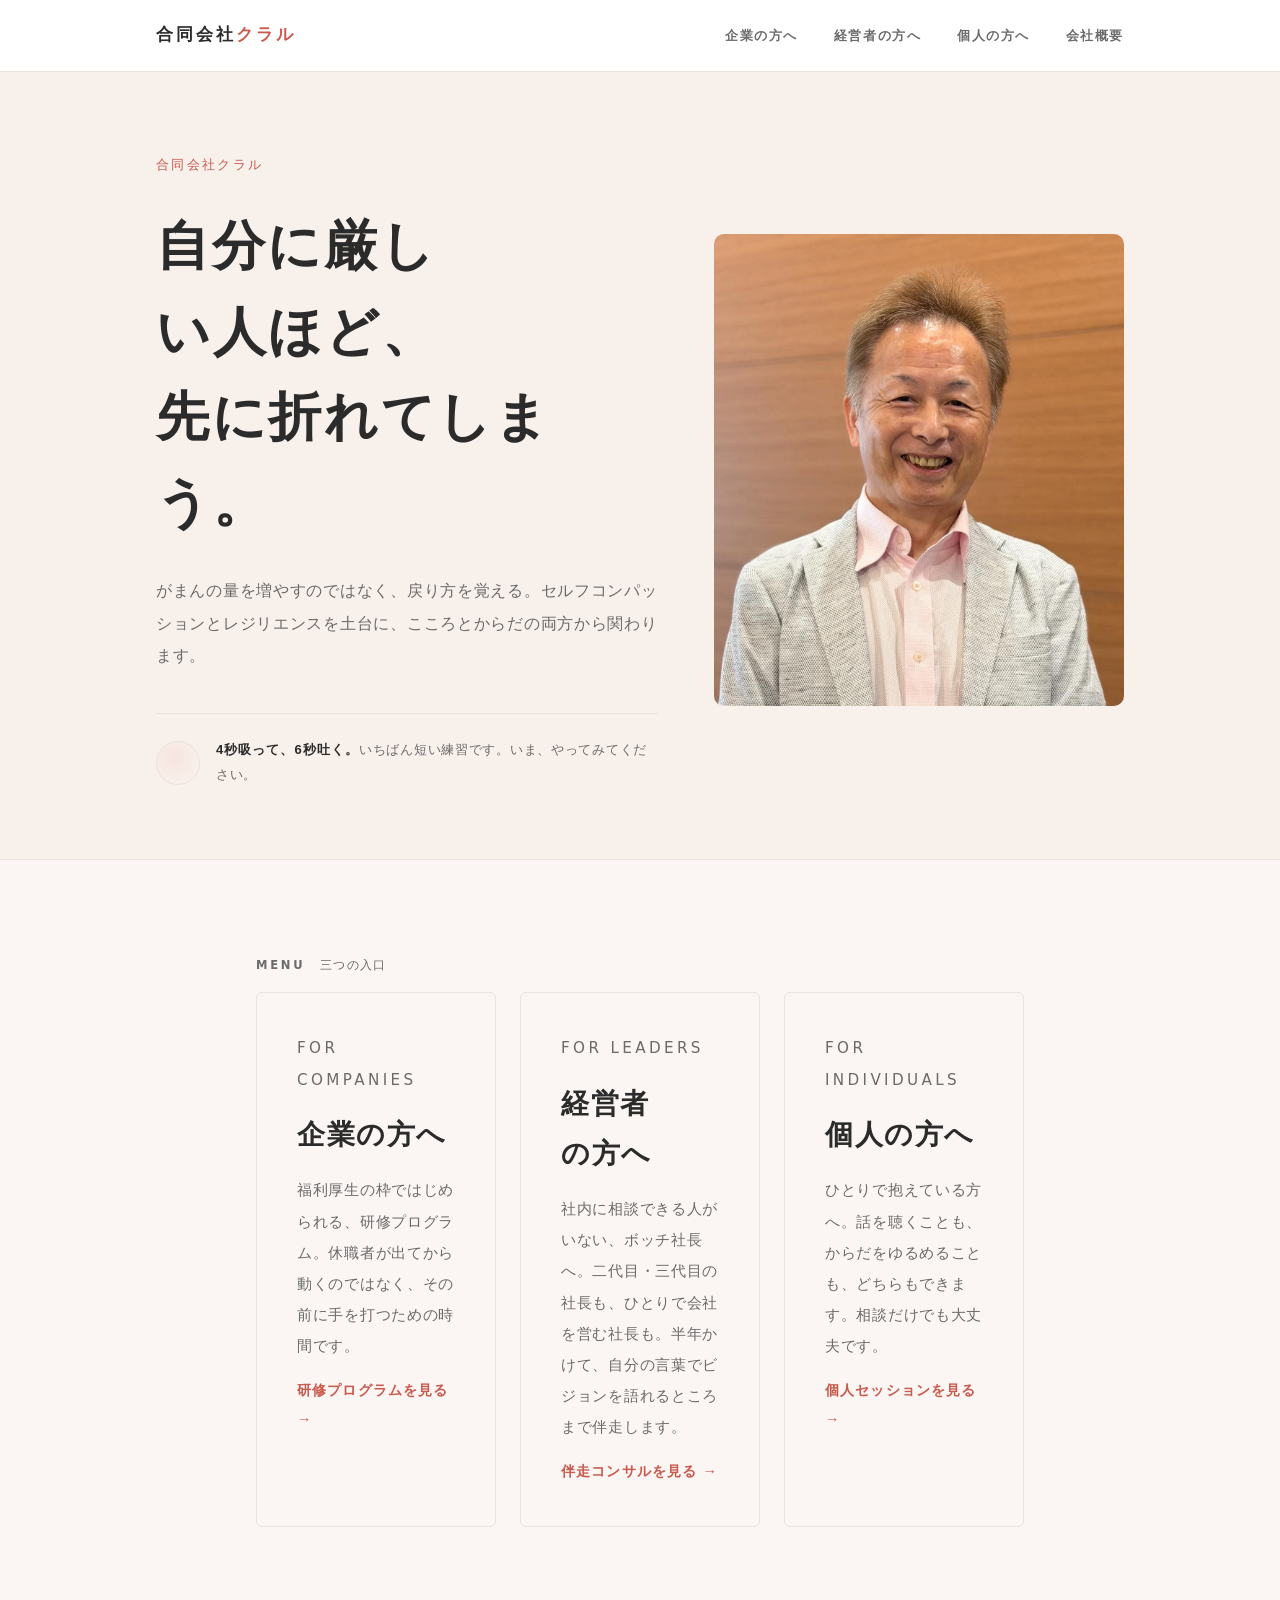
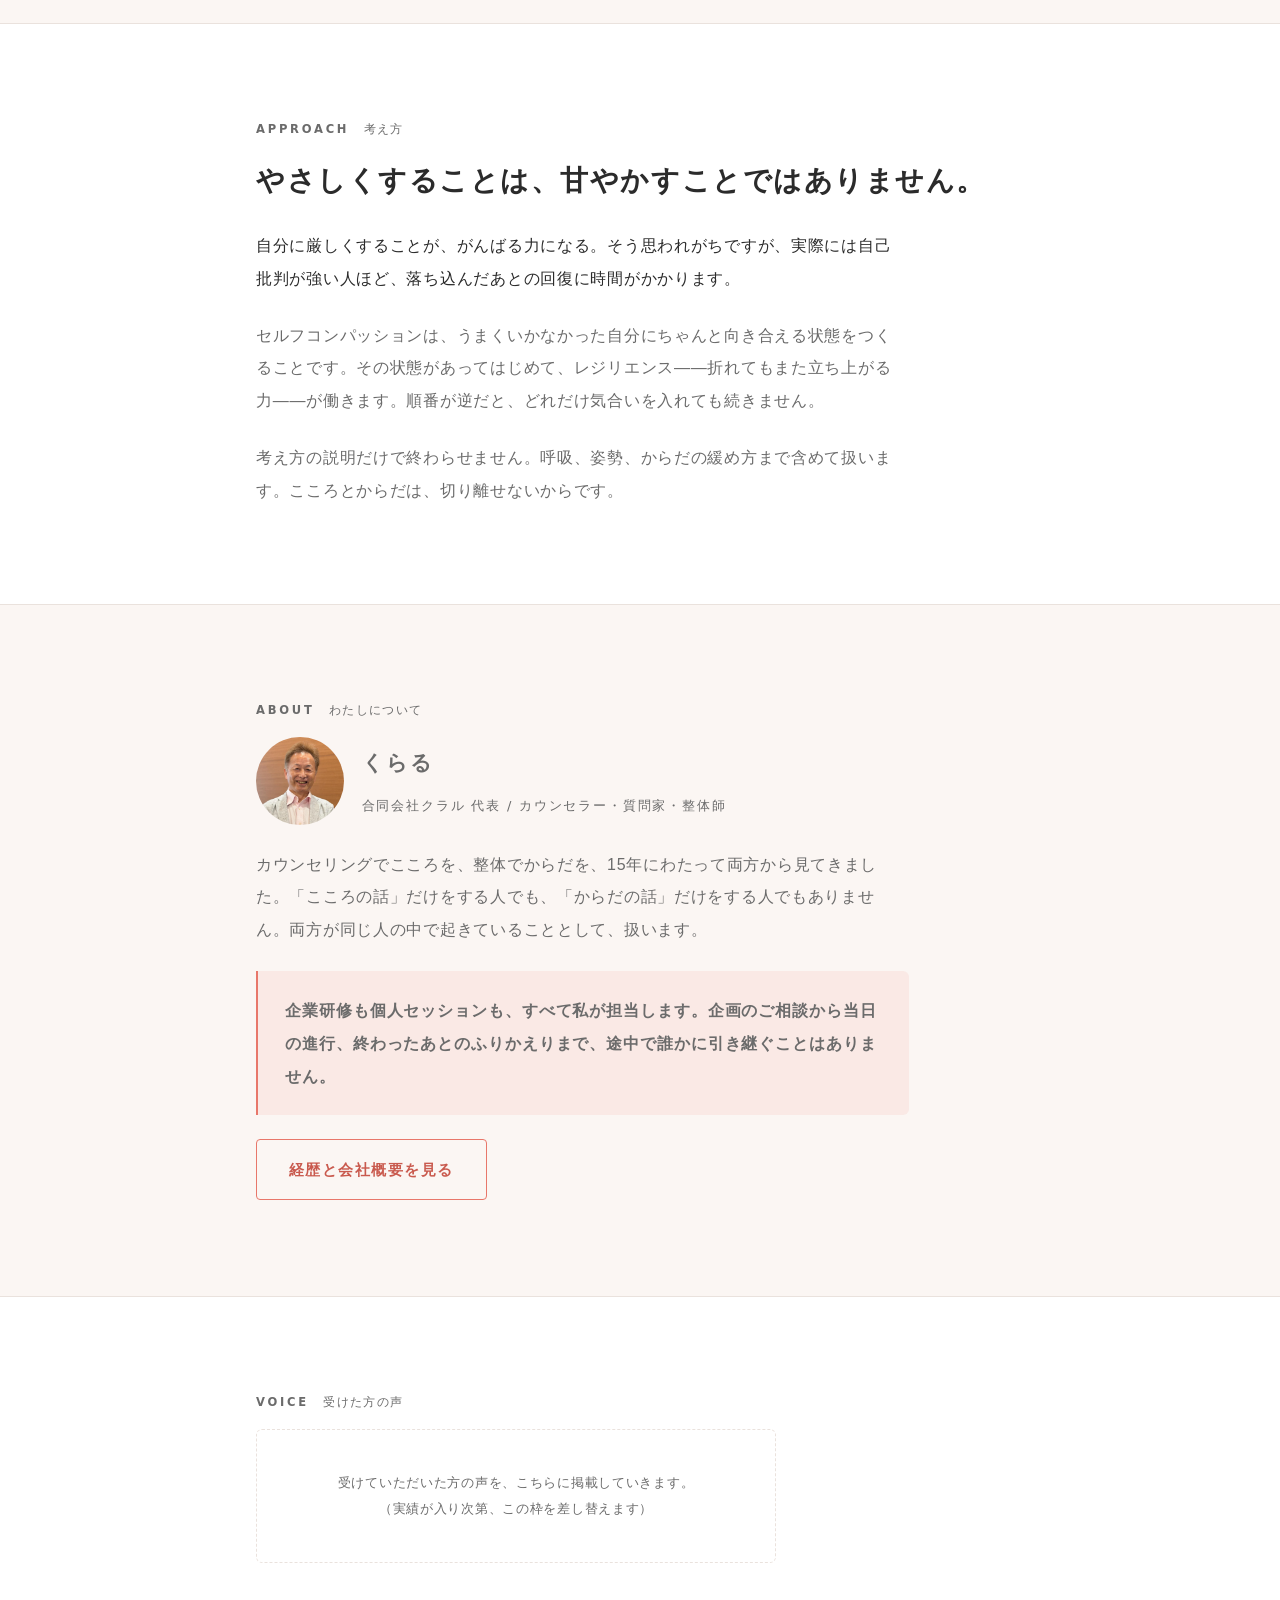
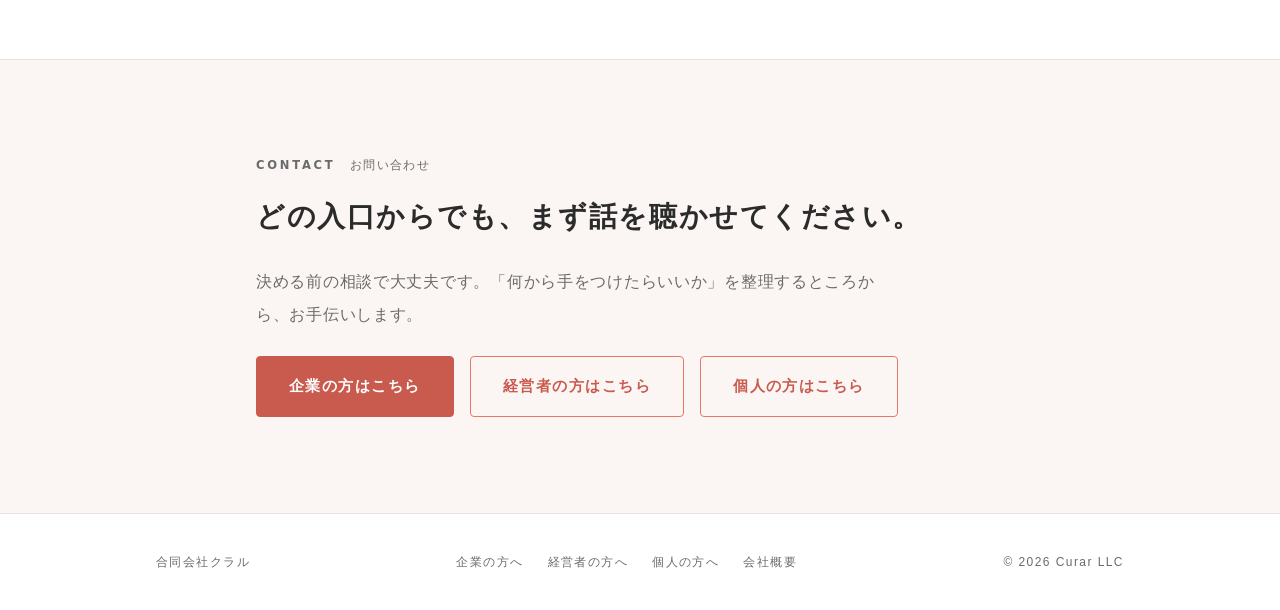
==== index.html @ bfbd5843 "ホームページ（5ページ）を公開 Co-Authored-By: Claude Opus 5.5 <noreply@anthropic.com>" ====
<!doctype html>
<html lang="ja">
<head>
<meta charset="UTF-8">
<meta name="viewport" content="width=device-width, initial-scale=1">
<title>合同会社クラル｜こころとからだの、両方から。</title>
<meta name="description" content="セルフコンパッションとレジリエンスを土台に、企業向けの研修プログラムと個人セッションを行っています。合同会社クラル。">
<link rel="stylesheet" href="style.css">
</head>
<body>

<header class="topbar">
  <div class="shell topbar-inner">
    <a class="brand" href="index.html">合同会社<span class="brand-mark">クラル</span></a>
    <nav class="topnav" aria-label="メインメニュー">
      <a href="program.html">企業の方へ</a>
      <a href="leader.html">経営者の方へ</a>
      <a href="session.html">個人の方へ</a>
      <a href="company.html">会社概要</a>
    </nav>
  </div>
</header>

<main>

  <!-- ===== ヒーロー（左：見出し／右：本人写真） ===== -->
  <div class="hero-band">
    <section class="shell hero">
      <div>
        <p class="eyebrow">合同会社クラル</p>
        <h1>自分に厳しい人ほど、<br>先に折れてしまう。</h1>
        <p class="hero-lead">がまんの量を増やすのではなく、戻り方を覚える。セルフコンパッションとレジリエンスを土台に、こころとからだの両方から関わります。</p>
        <p class="hero-breath">
          <span class="breath-circle" aria-hidden="true"></span>
          <span><strong>4秒吸って、6秒吐く。</strong>いちばん短い練習です。いま、やってみてください。</span>
        </p>
      </div>
      <figure class="hero-photo">
        <img src="images/profile.jpg" alt="合同会社クラル 代表 くらる" width="1144" height="1308">
      </figure>
    </section>
  </div>

  <!-- ===== 三つの入口 ===== -->
  <div class="band band-tint">
    <section class="shell sec">
      <p class="sec-label">Menu<span>三つの入口</span></p>
      <div class="sec-body">
        <div class="doors">
          <a class="door" href="program.html">
            <p class="door-label">For Companies</p>
            <h2>企業の方へ</h2>
            <p>福利厚生の枠ではじめられる、研修プログラム。休職者が出てから動くのではなく、その前に手を打つための時間です。</p>
            <span class="door-go">研修プログラムを見る</span>
          </a>
          <a class="door" href="leader.html">
            <p class="door-label">For Leaders</p>
            <h2>経営者の方へ</h2>
            <p>社内に相談できる人がいない、ボッチ社長へ。二代目・三代目の社長も、ひとりで会社を営む社長も。半年かけて、自分の言葉でビジョンを語れるところまで伴走します。</p>
            <span class="door-go">伴走コンサルを見る</span>
          </a>
          <a class="door" href="session.html">
            <p class="door-label">For Individuals</p>
            <h2>個人の方へ</h2>
            <p>ひとりで抱えている方へ。話を聴くことも、からだをゆるめることも、どちらもできます。相談だけでも大丈夫です。</p>
            <span class="door-go">個人セッションを見る</span>
          </a>
        </div>
      </div>
    </section>
  </div>

  <!-- ===== 考え方（企業・個人に共通） ===== -->
  <div class="band">
    <section class="shell sec">
      <p class="sec-label">Approach<span>考え方</span></p>
      <div class="sec-body">
        <h2>やさしくすることは、甘やかすことではありません。</h2>
        <p class="lead-ink">自分に厳しくすることが、がんばる力になる。そう思われがちですが、実際には自己批判が強い人ほど、落ち込んだあとの回復に時間がかかります。</p>
        <p>セルフコンパッションは、うまくいかなかった自分にちゃんと向き合える状態をつくることです。その状態があってはじめて、レジリエンス——折れてもまた立ち上がる力——が働きます。順番が逆だと、どれだけ気合いを入れても続きません。</p>
        <p>考え方の説明だけで終わらせません。呼吸、姿勢、からだの緩め方まで含めて扱います。こころとからだは、切り離せないからです。</p>
      </div>
    </section>
  </div>

  <!-- ===== 講師 ===== -->
  <div class="band band-tint" id="about">
    <section class="shell sec">
      <p class="sec-label">About<span>わたしについて</span></p>
      <div class="sec-body">
        <div class="about-head">
          <img class="about-photo" src="images/profile.jpg" alt="" width="96" height="96">
          <div>
            <p class="about-name">くらる</p>
            <p class="about-role">合同会社クラル 代表 / カウンセラー・質問家・整体師</p>
          </div>
        </div>
        <p>カウンセリングでこころを、整体でからだを、15年にわたって両方から見てきました。「こころの話」だけをする人でも、「からだの話」だけをする人でもありません。両方が同じ人の中で起きていることとして、扱います。</p>
        <p class="pull">企業研修も個人セッションも、すべて私が担当します。企画のご相談から当日の進行、終わったあとのふりかえりまで、途中で誰かに引き継ぐことはありません。</p>
        <div class="cta-row">
          <a class="btn btn-line" href="company.html">経歴と会社概要を見る</a>
        </div>
      </div>
    </section>
  </div>

  <!-- ===== 声（実績が入ったら差し替え） ===== -->
  <div class="band" id="voice">
    <section class="shell sec">
      <p class="sec-label">Voice<span>受けた方の声</span></p>
      <div class="sec-body">
        <div class="voice-slot">
          受けていただいた方の声を、こちらに掲載していきます。<br>
          （実績が入り次第、この枠を差し替えます）
        </div>
      </div>
    </section>
  </div>

  <!-- ===== 入口へ戻す ===== -->
  <div class="band band-tint" id="contact">
    <section class="shell sec">
      <p class="sec-label">Contact<span>お問い合わせ</span></p>
      <div class="sec-body">
        <h2>どの入口からでも、まず話を聴かせてください。</h2>
        <p>決める前の相談で大丈夫です。「何から手をつけたらいいか」を整理するところから、お手伝いします。</p>
        <div class="cta-row">
          <a class="btn btn-solid" href="program.html#contact">企業の方はこちら</a>
          <a class="btn btn-line" href="leader.html#contact">経営者の方はこちら</a>
          <a class="btn btn-line" href="session.html#contact">個人の方はこちら</a>
        </div>
      </div>
    </section>
  </div>

</main>

<footer class="foot">
  <div class="shell foot-inner">
    <span>合同会社クラル</span>
    <nav class="foot-nav" aria-label="フッターメニュー">
      <a href="program.html">企業の方へ</a>
      <a href="leader.html">経営者の方へ</a>
      <a href="session.html">個人の方へ</a>
      <a href="company.html">会社概要</a>
    </nav>
    <span>© 2026 Curar LLC</span>
  </div>
</footer>

</body>
</html>
---- style.css ----
@charset "UTF-8";

/* ============================================================
   合同会社クラル コーポレートサイト
   WordPress移植時は、このファイルの中身をテーマの style.css へ
   ============================================================ */

/* ---------- デザイントークン ---------- */

:root {
  --ground: #FFFFFF;
  --surface: #FBF6F3;
  --ink: #2B2B2B;
  --ink-soft: #6B6B6B;
  --rule: #EAE2DD;
  --accent: #E8776A;
  --accent-ink: #C95A4E;
  --accent-wash: rgba(232, 119, 106, 0.10);
  --btn-bg: #C95A4E;
  --btn-bg-hover: #B04A3F;
  --btn-fg: #FFFFFF;
  --todo-bg: rgba(232, 119, 106, 0.16);
  --hero-bg: #F8F0EB;

  --font-display: "Hiragino Sans", "Hiragino Kaku Gothic ProN", "Yu Gothic UI", "Yu Gothic", Meiryo, sans-serif;
  --font-body: "Hiragino Sans", "Hiragino Kaku Gothic ProN", "Yu Gothic UI", "Yu Gothic", Meiryo, sans-serif;
  --font-util: ui-sans-serif, system-ui, "Segoe UI", "Helvetica Neue", sans-serif;

  --step-display: clamp(1.95rem, 1.1rem + 3.4vw, 3.3rem);
  --step-pagehead: clamp(1.65rem, 1.1rem + 2.2vw, 2.5rem);
  --step-h2: clamp(1.3rem, 1.05rem + 1.1vw, 1.75rem);
  --step-h3: 1.1rem;
  --step-body: 1rem;
  --step-small: 0.8125rem;

  --col: 1080px;
  --measure: 40em;
}

@media (prefers-color-scheme: dark) {
  :root {
    --ground: #1C1917;
  --surface: #26211E;
  --ink: #ECE6E2;
  --ink-soft: #A39A94;
  --rule: #3A322D;
  --accent: #F08A7C;
  --accent-ink: #F5A396;
  --accent-wash: rgba(240, 138, 124, 0.14);
  --btn-bg: #F08A7C;
  --btn-bg-hover: #F5A396;
  --btn-fg: #1C1917;
  --todo-bg: rgba(240, 138, 124, 0.22);
  --hero-bg: #26211E;
  }
}

:root[data-theme="dark"] {
  --ground: #1C1917;
  --surface: #26211E;
  --ink: #ECE6E2;
  --ink-soft: #A39A94;
  --rule: #3A322D;
  --accent: #F08A7C;
  --accent-ink: #F5A396;
  --accent-wash: rgba(240, 138, 124, 0.14);
  --btn-bg: #F08A7C;
  --btn-bg-hover: #F5A396;
  --btn-fg: #1C1917;
  --todo-bg: rgba(240, 138, 124, 0.22);
  --hero-bg: #26211E;
}

:root[data-theme="light"] {
  --ground: #FFFFFF;
  --surface: #FBF6F3;
  --ink: #2B2B2B;
  --ink-soft: #6B6B6B;
  --rule: #EAE2DD;
  --accent: #E8776A;
  --accent-ink: #C95A4E;
  --accent-wash: rgba(232, 119, 106, 0.10);
  --btn-bg: #C95A4E;
  --btn-bg-hover: #B04A3F;
  --btn-fg: #FFFFFF;
  --todo-bg: rgba(232, 119, 106, 0.16);
  --hero-bg: #F8F0EB;
}

/* ---------- ベース ---------- */

* { box-sizing: border-box; }

body {
  margin: 0;
  background: var(--ground);
  color: var(--ink);
  font-family: var(--font-body);
  font-size: var(--step-body);
  font-weight: 400;
  line-height: 2.05;
  letter-spacing: 0.045em;
  -webkit-font-smoothing: antialiased;
}

a { color: inherit; }

a:focus-visible,
button:focus-visible {
  outline: 2px solid var(--accent);
  outline-offset: 3px;
  border-radius: 3px;
}

img { max-width: 100%; height: auto; display: block; }

.shell {
  max-width: var(--col);
  margin-inline: auto;
  padding-inline: clamp(1.25rem, 5vw, 3.5rem);
}

/* 未確定の情報。内容が入ったら削除する */
.todo {
  background: var(--todo-bg);
  color: var(--accent-ink);
  font-family: var(--font-util);
  font-size: 0.82em;
  letter-spacing: 0.08em;
  padding: 0.1em 0.5em;
  border-radius: 3px;
  white-space: nowrap;
}

/* ---------- ヘッダー ---------- */

.topbar {
  position: sticky;
  top: 0;
  z-index: 10;
  background: color-mix(in srgb, var(--ground) 88%, transparent);
  backdrop-filter: blur(10px);
  border-bottom: 1px solid var(--rule);
}

.topbar-inner {
  display: flex;
  align-items: baseline;
  justify-content: space-between;
  gap: 2rem;
  padding-block: 1.1rem;
}

.brand {
  font-family: var(--font-display);
  font-size: 1.05rem;
  font-weight: 700;
  letter-spacing: 0.18em;
  text-decoration: none;
  white-space: nowrap;
}

.brand-mark { color: var(--accent-ink); }

.topnav {
  display: flex;
  gap: clamp(1rem, 3vw, 2.25rem);
  font-family: var(--font-display);
  font-size: 0.8rem;
  font-weight: 700;
  letter-spacing: 0.12em;
}

.topnav a {
  text-decoration: none;
  color: var(--ink-soft);
  padding-bottom: 0.25rem;
  border-bottom: 1px solid transparent;
  transition: color 0.2s, border-color 0.2s;
}

.topnav a:hover { color: var(--ink); border-bottom-color: var(--accent); }

.topnav a[aria-current="page"] {
  color: var(--ink);
  border-bottom-color: var(--accent);
}

@media (max-width: 620px) {
  .topnav { gap: 1rem; font-size: 0.74rem; letter-spacing: 0.06em; }
  .topbar-inner { flex-direction: column; align-items: flex-start; gap: 0.85rem; }
}

/* ---------- 三つの入口（企業の方へ / 経営者の方へ / 個人の方へ） ---------- */

.doors {
  display: grid;
  grid-template-columns: 1fr;
  gap: 1.25rem;
}

@media (min-width: 960px) {
  .doors { grid-template-columns: repeat(3, minmax(0, 1fr)); gap: 1.5rem; }
}

.door {
  display: grid;
  gap: 0.9rem;
  align-content: start;
  padding: clamp(1.75rem, 4vw, 2.5rem);
  background: var(--surface);
  border: 1px solid var(--rule);
  border-radius: 6px;
  text-decoration: none;
  transition: border-color 0.2s, background-color 0.2s;
}

.door:hover { border-color: var(--accent); background: var(--accent-wash); }

.door-label {
  font-family: var(--font-util);
  font-size: 0.68rem;
  letter-spacing: 0.22em;
  text-transform: uppercase;
  color: var(--accent-ink);
  margin: 0;
}

.door h2 {
  font-family: var(--font-display);
  font-size: 1.22rem;
  font-weight: 700;
  letter-spacing: 0.07em;
  line-height: 1.72;
  margin: 0;
}

.door p { margin: 0; color: var(--ink-soft); font-size: 0.95rem; }

.door-go {
  font-family: var(--font-display);
  font-weight: 700;
  font-size: 0.9rem;
  letter-spacing: 0.08em;
  color: var(--accent-ink);
}

.door-go::after { content: " →"; }

/* ---------- よくある質問 ---------- */

.faq { border-top: 1px solid var(--rule); }

.faq details { border-bottom: 1px solid var(--rule); }

.faq summary {
  cursor: pointer;
  padding-block: 1.15rem;
  padding-right: 2rem;
  position: relative;
  list-style: none;
  font-family: var(--font-display);
  font-size: 1rem;
  font-weight: 700;
  letter-spacing: 0.06em;
  line-height: 1.85;
}

.faq summary::-webkit-details-marker { display: none; }

.faq summary::after {
  content: "+";
  position: absolute;
  right: 0.25rem;
  top: 1.15rem;
  font-family: var(--font-util);
  color: var(--accent-ink);
}

.faq details[open] summary::after { content: "−"; }

.faq details p {
  margin: 0 0 1.3rem;
  color: var(--ink-soft);
  font-size: 0.95rem;
  max-width: var(--measure);
}

/* ---------- トップページのヒーロー ---------- */

.hero-band { background: var(--hero-bg); }

.hero {
  display: grid;
  grid-template-columns: 1fr;
  gap: clamp(2rem, 5vw, 3.5rem);
  align-items: center;
  padding-block: clamp(2.5rem, 7vw, 5rem) clamp(2.5rem, 6vw, 4.5rem);
}

@media (min-width: 900px) {
  .hero { grid-template-columns: minmax(0, 1.1fr) minmax(0, 0.9fr); }
}

/* 本人写真：角を少し丸めて、木目の背景ごと見せる */
.hero-photo {
  margin: 0;
  border-radius: 10px;
  overflow: hidden;
  aspect-ratio: 4 / 4.6;
  max-height: 560px;
  justify-self: center;
  width: min(100%, 460px);
}

.hero-photo img {
  width: 100%;
  height: 100%;
  object-fit: cover;
  object-position: 50% 20%;
}

/* ヒーロー下の「呼吸」ひとこと */
.hero-breath {
  display: flex;
  align-items: center;
  gap: 1rem;
  margin: 0;
  padding-top: 1.5rem;
  border-top: 1px solid var(--rule);
  font-size: var(--step-small);
  color: var(--ink-soft);
  line-height: 1.9;
}

.hero-breath strong {
  font-family: var(--font-display);
  font-weight: 700;
  color: var(--ink);
  letter-spacing: 0.08em;
}

.hero-breath .breath-circle {
  flex: none;
  width: 44px;
}

.eyebrow {
  font-family: var(--font-util);
  font-size: var(--step-small);
  letter-spacing: 0.18em;
  color: var(--accent-ink);
  margin: 0 0 1.5rem;
}

.hero h1 {
  font-family: var(--font-display);
  font-size: var(--step-display);
  font-weight: 700;
  line-height: 1.62;
  letter-spacing: 0.05em;
  text-wrap: balance;
  margin: 0 0 1.85rem;
}

.hero-lead {
  color: var(--ink-soft);
  max-width: var(--measure);
  margin: 0 0 2.5rem;
}

/* ---------- 下層ページのヘッダー ---------- */

.pagehead {
  padding-block: clamp(2.75rem, 7vw, 5rem) clamp(2.25rem, 5vw, 3.5rem);
}

.pagehead h1 {
  font-family: var(--font-display);
  font-size: var(--step-pagehead);
  font-weight: 700;
  line-height: 1.65;
  letter-spacing: 0.06em;
  text-wrap: balance;
  margin: 0 0 1.25rem;
}

.pagehead p {
  color: var(--ink-soft);
  max-width: var(--measure);
  margin: 0;
}

/* ---------- ボタン ---------- */

.cta-row { display: flex; flex-wrap: wrap; gap: 1rem; }

.btn {
  display: inline-block;
  font-family: var(--font-display);
  font-size: 0.92rem;
  font-weight: 700;
  letter-spacing: 0.1em;
  text-decoration: none;
  padding: 0.9rem 2rem;
  border: 1px solid var(--btn-bg);
  border-radius: 4px;
  transition: background-color 0.2s, color 0.2s, border-color 0.2s;
}

.btn-solid { background: var(--btn-bg); color: var(--btn-fg); }
.btn-solid:hover { background: var(--btn-bg-hover); border-color: var(--btn-bg-hover); }

.btn-line { color: var(--accent-ink); border-color: var(--accent); }
.btn-line:hover { background: var(--accent-wash); }

/* ---------- 呼吸の円（4秒吸って、6秒吐く） ---------- */

.breath { display: grid; justify-items: center; gap: 1.5rem; }

.breath-circle {
  width: clamp(150px, 26vw, 240px);
  border-color: var(--accent);
  aspect-ratio: 1;
  border-radius: 50%;
  background: radial-gradient(circle at 42% 38%, var(--accent-wash), transparent 72%);
  border: 1px solid var(--rule);
  animation: breathe 10s ease-in-out infinite;
}

@keyframes breathe {
  0%   { transform: scale(0.84); }
  40%  { transform: scale(1); }
  100% { transform: scale(0.84); }
}

.breath-caption {
  text-align: center;
  font-size: var(--step-small);
  line-height: 1.9;
  color: var(--ink-soft);
  margin: 0;
}

.breath-caption strong {
  display: block;
  font-family: var(--font-display);
  font-size: 0.98rem;
  font-weight: 700;
  color: var(--ink);
  letter-spacing: 0.1em;
  margin-bottom: 0.35rem;
}

@media (prefers-reduced-motion: reduce) {
  .breath-circle { animation: none; transform: scale(0.94); }
}

/* ---------- セクション ---------- */

.band { border-top: 1px solid var(--rule); }
.band-tint { background: var(--surface); }

.sec {
  display: grid;
  grid-template-columns: 1fr;
  gap: 1.1rem;
  padding-block: clamp(3.25rem, 8vw, 6rem);
  max-width: calc(var(--measure) + 2 * clamp(1.25rem, 5vw, 3.5rem) + 8rem);
}

/* 英字ラベル（Lay風）：見出しの真上に小さくアクセント色で */
.sec-label {
  font-family: var(--font-util);
  font-size: 0.72rem;
  font-weight: 700;
  letter-spacing: 0.24em;
  text-transform: uppercase;
  color: var(--accent);
  line-height: 1.6;
  margin: 0;
}

/* 日本語の補足はラベルの横に薄く */
.sec-label span {
  margin-left: 0.9rem;
  font-family: var(--font-display);
  font-size: 0.72rem;
  font-weight: 400;
  letter-spacing: 0.12em;
  text-transform: none;
  color: var(--ink-soft);
}

.sec-body > * { margin: 0; }
.sec-body > * + * { margin-top: 1.5rem; }

.sec h2 {
  font-family: var(--font-display);
  font-size: var(--step-h2);
  font-weight: 700;
  line-height: 1.78;
  letter-spacing: 0.055em;
  text-wrap: balance;
}

.sec p { max-width: var(--measure); color: var(--ink-soft); }
.sec p.lead-ink { color: var(--ink); }

/* ---------- 課題リスト ---------- */

.issues { list-style: none; border-top: 1px solid var(--rule); padding: 0; }

.issues li {
  border-bottom: 1px solid var(--rule);
  padding-block: 1.2rem;
  padding-left: 1.85rem;
  position: relative;
  font-family: var(--font-display);
  font-size: 1.02rem;
  font-weight: 700;
  letter-spacing: 0.06em;
  line-height: 1.9;
}

.issues li::before {
  content: "";
  position: absolute;
  left: 0.2rem;
  top: 2rem;
  width: 6px;
  height: 6px;
  border-radius: 50%;
  background: var(--accent);
}

/* ---------- 講座の一覧（トップページ） ---------- */

.prog { border-top: 1px solid var(--rule); }

.prog-item {
  border-bottom: 1px solid var(--rule);
  padding-block: 1.9rem;
  display: grid;
  gap: 0.85rem;
}

.prog-item h3 {
  font-family: var(--font-display);
  font-size: var(--step-h3);
  font-weight: 700;
  letter-spacing: 0.07em;
  line-height: 1.75;
  margin: 0;
}

.prog-meta {
  display: flex;
  flex-wrap: wrap;
  gap: 0.6rem 1.4rem;
  font-family: var(--font-util);
  font-size: 0.73rem;
  letter-spacing: 0.12em;
  color: var(--ink-soft);
  font-variant-numeric: tabular-nums;
  margin: 0;
}

.prog-meta span { white-space: nowrap; }
.prog-item p { margin: 0; color: var(--ink-soft); }

/* ---------- 講座の詳細（講座ページ） ---------- */

.course {
  border-top: 1px solid var(--rule);
  padding-block: clamp(2.5rem, 6vw, 3.75rem);
}

.course h2 {
  font-family: var(--font-display);
  font-size: var(--step-h2);
  font-weight: 700;
  line-height: 1.7;
  letter-spacing: 0.06em;
  margin: 0 0 0.75rem;
}

.course-sub {
  color: var(--ink-soft);
  max-width: var(--measure);
  margin: 0 0 2rem;
}

.course-grid {
  display: grid;
  grid-template-columns: 1fr;
  gap: 2.25rem;
}

@media (min-width: 860px) {
  .course-grid { grid-template-columns: minmax(0, 1.4fr) minmax(0, 0.85fr); gap: clamp(2rem, 5vw, 3.5rem); }
}

.course-block + .course-block { margin-top: 1.9rem; }

.course-block h3 {
  font-family: var(--font-util);
  font-size: 0.68rem;
  letter-spacing: 0.22em;
  text-transform: uppercase;
  color: var(--accent-ink);
  margin: 0 0 0.8rem;
}

.course-block p { margin: 0; color: var(--ink-soft); max-width: var(--measure); }

.steps { list-style: none; margin: 0; padding: 0; counter-reset: cue; }

.steps li {
  counter-increment: cue;
  display: grid;
  grid-template-columns: 3.5rem minmax(0, 1fr);
  gap: 0.9rem;
  padding-block: 0.65rem;
  border-bottom: 1px solid var(--rule);
  color: var(--ink-soft);
  font-size: 0.95rem;
  line-height: 1.9;
}

.steps li::before {
  content: attr(data-time);
  font-family: var(--font-util);
  font-size: 0.72rem;
  letter-spacing: 0.1em;
  color: var(--accent-ink);
  font-variant-numeric: tabular-nums;
}

/* 講座の仕様カード */

.spec-card {
  background: var(--surface);
  border: 1px solid var(--rule);
  border-radius: 6px;
  padding: 1.6rem 1.5rem;
  align-self: start;
}

.spec-card dl {
  margin: 0;
  display: grid;
  grid-template-columns: auto minmax(0, 1fr);
  gap: 0.7rem 1.1rem;
  font-size: 0.9rem;
}

.spec-card dt {
  font-family: var(--font-util);
  font-size: 0.7rem;
  letter-spacing: 0.14em;
  text-transform: uppercase;
  color: var(--ink-soft);
  padding-top: 0.35rem;
}

.spec-card dd {
  margin: 0;
  font-family: var(--font-display);
  font-weight: 700;
  letter-spacing: 0.05em;
  font-variant-numeric: tabular-nums;
}

.price {
  margin-top: 1.4rem;
  padding-top: 1.3rem;
  border-top: 1px solid var(--rule);
}

.price-label {
  font-family: var(--font-util);
  font-size: 0.7rem;
  letter-spacing: 0.14em;
  text-transform: uppercase;
  color: var(--ink-soft);
  margin: 0 0 0.4rem;
}

.price-figure {
  font-family: var(--font-display);
  font-size: 1.3rem;
  font-weight: 700;
  letter-spacing: 0.05em;
  color: var(--accent-ink);
  font-variant-numeric: tabular-nums;
  margin: 0;
}

.price-note {
  font-size: var(--step-small);
  color: var(--ink-soft);
  line-height: 1.85;
  margin: 0.5rem 0 0;
}

/* ---------- 会社概要のテーブル ---------- */

.table-scroll { overflow-x: auto; }

.spec-table {
  width: 100%;
  border-collapse: collapse;
  border-top: 1px solid var(--rule);
  font-size: 0.95rem;
}

.spec-table th,
.spec-table td {
  border-bottom: 1px solid var(--rule);
  padding: 1.1rem 0.5rem 1.1rem 0;
  text-align: left;
  vertical-align: top;
  line-height: 1.95;
}

.spec-table th {
  width: 11rem;
  font-family: var(--font-util);
  font-size: 0.72rem;
  font-weight: 400;
  letter-spacing: 0.14em;
  text-transform: uppercase;
  color: var(--ink-soft);
  white-space: nowrap;
  padding-top: 1.35rem;
}

.spec-table td { color: var(--ink); font-variant-numeric: tabular-nums; }

/* ---------- プロフィール ---------- */

.profile {
  display: grid;
  grid-template-columns: 1fr;
  gap: 2rem;
}

@media (min-width: 760px) {
  .profile { grid-template-columns: 220px minmax(0, 1fr); gap: clamp(2rem, 5vw, 3.25rem); }
}

/* 代表の写真（会社概要） */
.portrait-photo {
  width: 100%;
  max-width: 300px;
  aspect-ratio: 3 / 4;
  object-fit: cover;
  object-position: 50% 20%;
  border-radius: 6px;
}

.portrait {
  aspect-ratio: 3 / 4;
  background: var(--surface);
  border: 1px dashed var(--rule);
  border-radius: 6px;
  display: grid;
  place-items: center;
  text-align: center;
  padding: 1rem;
  color: var(--ink-soft);
  font-size: var(--step-small);
  line-height: 1.85;
}

/* 講師の名前＋丸い写真 */
.about-head {
  display: flex;
  align-items: center;
  gap: 1.1rem;
}

.about-photo {
  width: 88px;
  height: 88px;
  border-radius: 50%;
  object-fit: cover;
  object-position: 50% 25%;
  flex: none;
}

.about-name {
  font-family: var(--font-display);
  font-size: 1.3rem;
  font-weight: 700;
  letter-spacing: 0.11em;
  margin: 0;
}

.about-role {
  font-family: var(--font-util);
  font-size: var(--step-small);
  letter-spacing: 0.14em;
  color: var(--ink-soft);
  margin: 0.5rem 0 0;
}

.career { list-style: none; margin: 0; padding: 0; border-top: 1px solid var(--rule); }

.career li {
  display: grid;
  grid-template-columns: 6.5rem minmax(0, 1fr);
  gap: 1rem;
  padding-block: 0.9rem;
  border-bottom: 1px solid var(--rule);
  font-size: 0.95rem;
  line-height: 1.9;
  color: var(--ink-soft);
}

.career b {
  font-family: var(--font-util);
  font-size: 0.72rem;
  font-weight: 400;
  letter-spacing: 0.1em;
  color: var(--accent-ink);
  font-variant-numeric: tabular-nums;
  padding-top: 0.35rem;
}

.pull {
  border-left: 2px solid var(--accent);
  background: var(--accent-wash);
  border-radius: 0 6px 6px 0;
  padding: 1.45rem 1.7rem;
  font-family: var(--font-display);
  font-size: 1.02rem;
  font-weight: 700;
  line-height: 2;
  letter-spacing: 0.055em;
  max-width: var(--measure);
}

/* ---------- 導入企業の声（仮置き） ---------- */

.voice-slot {
  border: 1px dashed var(--rule);
  border-radius: 6px;
  padding: 2.5rem 1.75rem;
  text-align: center;
  color: var(--ink-soft);
  font-size: var(--step-small);
  line-height: 2;
  max-width: var(--measure);
}

/* ---------- 導入の流れ ---------- */

.flow { list-style: none; border-top: 1px solid var(--rule); counter-reset: step; margin: 0; padding: 0; }

.flow li {
  counter-increment: step;
  border-bottom: 1px solid var(--rule);
  padding-block: 1.4rem;
  display: grid;
  grid-template-columns: 3.25rem minmax(0, 1fr);
  gap: 1rem;
  align-items: baseline;
}

.flow li::before {
  content: "0" counter(step);
  font-family: var(--font-util);
  font-size: 0.72rem;
  letter-spacing: 0.14em;
  color: var(--accent-ink);
  font-variant-numeric: tabular-nums;
}

.flow strong {
  display: block;
  font-family: var(--font-display);
  font-size: 1.02rem;
  font-weight: 700;
  letter-spacing: 0.07em;
  line-height: 1.85;
  margin-bottom: 0.3rem;
}

.flow span { display: block; font-size: var(--step-small); color: var(--ink-soft); line-height: 1.95; }

/* ---------- お問い合わせ ---------- */

.formslot {
  border: 1px dashed var(--rule);
  border-radius: 6px;
  background: var(--ground);
  padding: 2.25rem 1.75rem;
  text-align: center;
  color: var(--ink-soft);
  font-size: var(--step-small);
  line-height: 2;
  max-width: var(--measure);
}

.formslot code {
  font-family: var(--font-util);
  font-size: 0.78em;
  background: var(--accent-wash);
  color: var(--accent-ink);
  padding: 0.1em 0.45em;
  border-radius: 3px;
}

.gform { width: 100%; border: 0; min-height: 900px; }

/* 質問数が多いフォーム用（中でスクロールさせないための高さ） */
.gform-long { min-height: 2200px; }
.gform-xlong { min-height: 2650px; }

.contact-note { font-size: var(--step-small); color: var(--ink-soft); line-height: 2; }

/* ---------- フッター ---------- */

.foot { border-top: 1px solid var(--rule); }

.foot-inner {
  display: flex;
  flex-wrap: wrap;
  justify-content: space-between;
  gap: 1rem;
  padding-block: 2.25rem;
  font-size: 0.75rem;
  letter-spacing: 0.12em;
  color: var(--ink-soft);
}

.foot-nav { display: flex; flex-wrap: wrap; gap: 1.5rem; }
.foot-nav a { text-decoration: none; }
.foot-nav a:hover { color: var(--ink); }

/* 定価とモニター価格の並び（経営者の方へ） */
.price-figure small {
  font-size: 0.62em;
  font-weight: 400;
  color: var(--ink-soft);
  margin-left: 0.2em;
}

.price-regular { color: var(--ink); font-size: 1.1rem; }

.price-monitor {
  margin-top: 1.2rem;
  padding: 1.1rem 1.1rem 1.2rem;
  border-top: 0;
  background: var(--accent-wash);
  border-radius: 6px;
}

/* ---------- 経営者の方へ（LPと共通） ---------- */
/* 名刺と同じ「問いかけ → 企画名 → 答え」の並び */
.pagehead .hero-ask {
  margin: 0 0 1rem;
  font-size: 0.95rem;
  letter-spacing: 0.08em;
  color: var(--ink-soft);
}
.pagehead .hero-answer {
  margin: -0.5rem 0 1.5rem;
  font-size: 1.1rem;
  font-family: var(--font-display);
  font-weight: 700;
  letter-spacing: 0.08em;
  color: var(--accent-ink);
}

/* ボッチ社長の二つのかたち */
.bocchi { display: grid; gap: 1.5rem; margin-bottom: 1.75rem; }
@media (min-width: 860px) { .bocchi { grid-template-columns: 1fr 1fr; gap: 2rem; } }
.bocchi-item h3 {
  font-family: var(--font-display);
  font-size: 1.02rem;
  letter-spacing: 0.06em;
  margin: 0 0 0.5rem;
  padding-left: 0.8rem;
  border-left: 2px solid var(--accent);
}
.about-name small {
  display: block;
  font-family: var(--font-util);
  font-size: 0.72rem;
  font-weight: 400;
  letter-spacing: 0.16em;
  color: var(--ink-soft);
  margin-top: 0.2rem;
}
.about-head + p { margin-top: 1.5rem; }

/* 会社概要：主な登壇・講座の見出し */
.career-head {
  font-family: var(--font-util);
  font-size: 0.68rem;
  letter-spacing: 0.22em;
  color: var(--accent-ink);
  margin: 2.5rem 0 0.8rem;
}
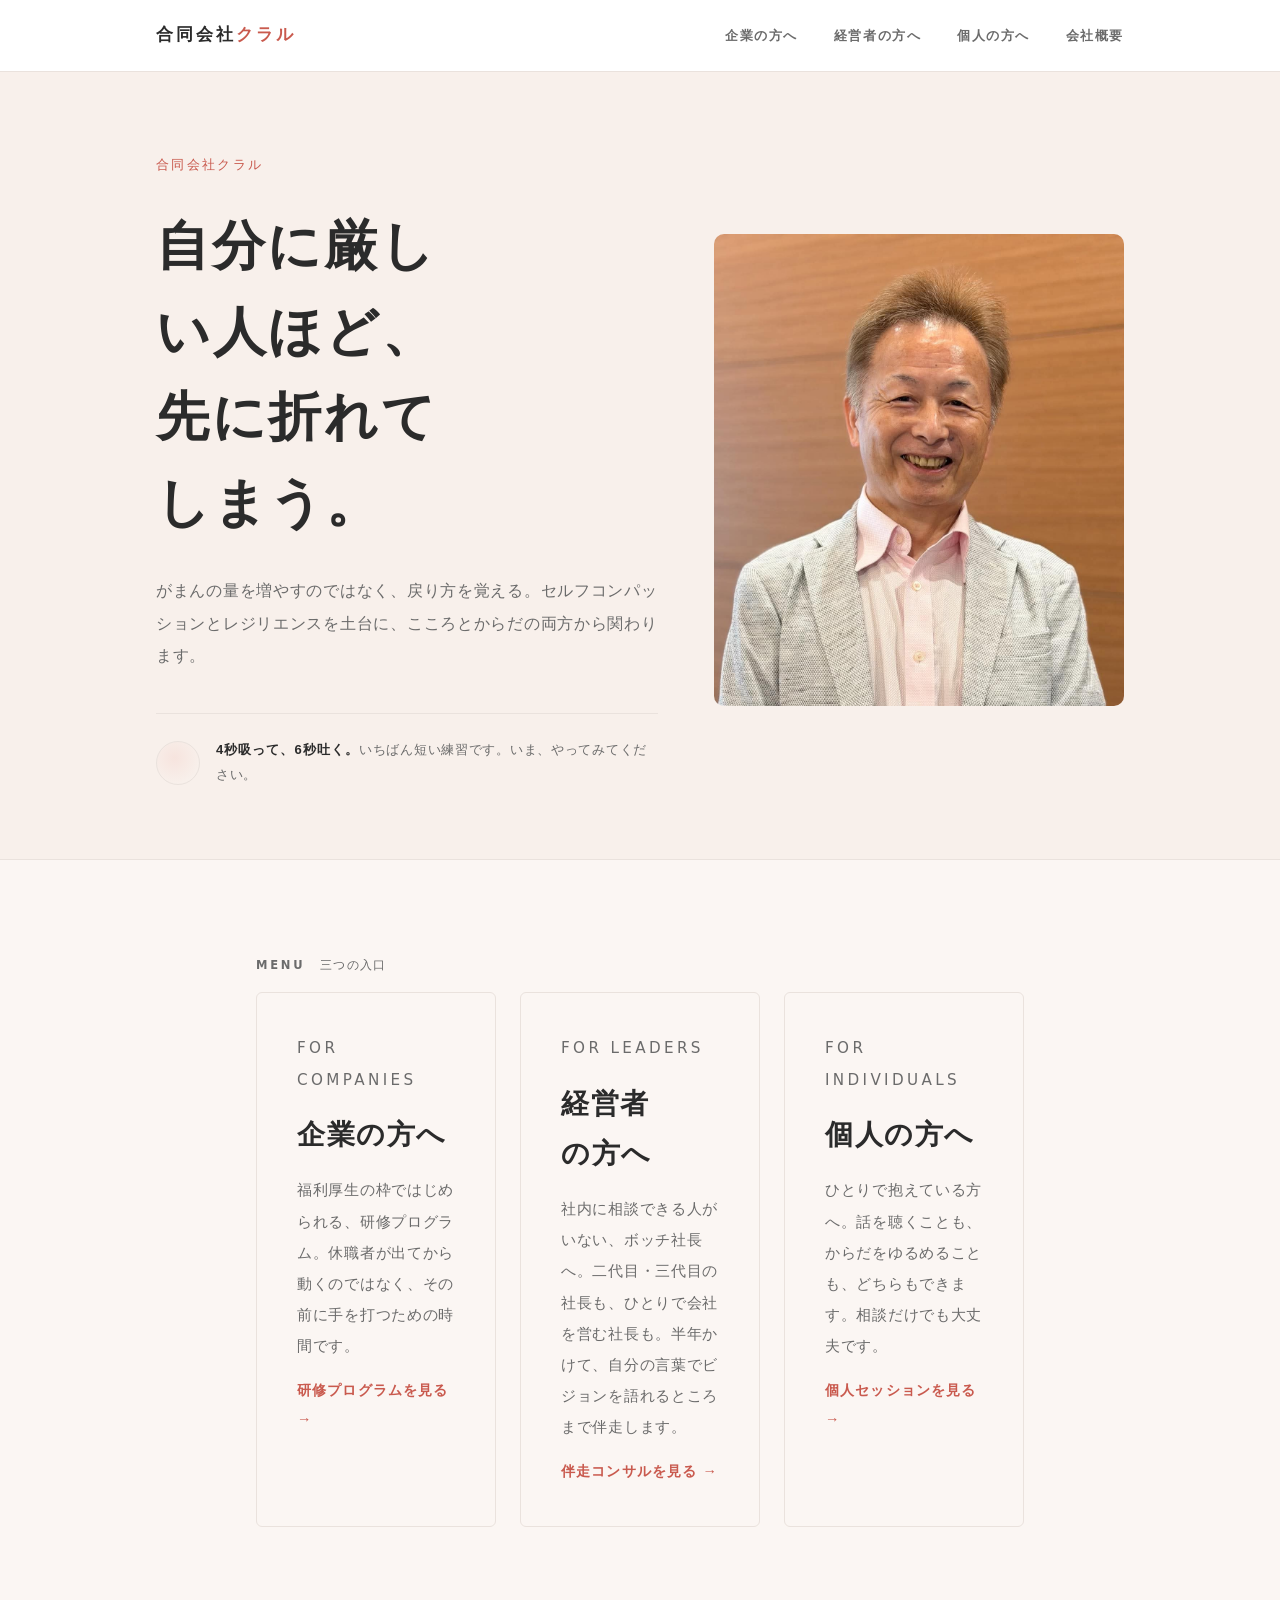
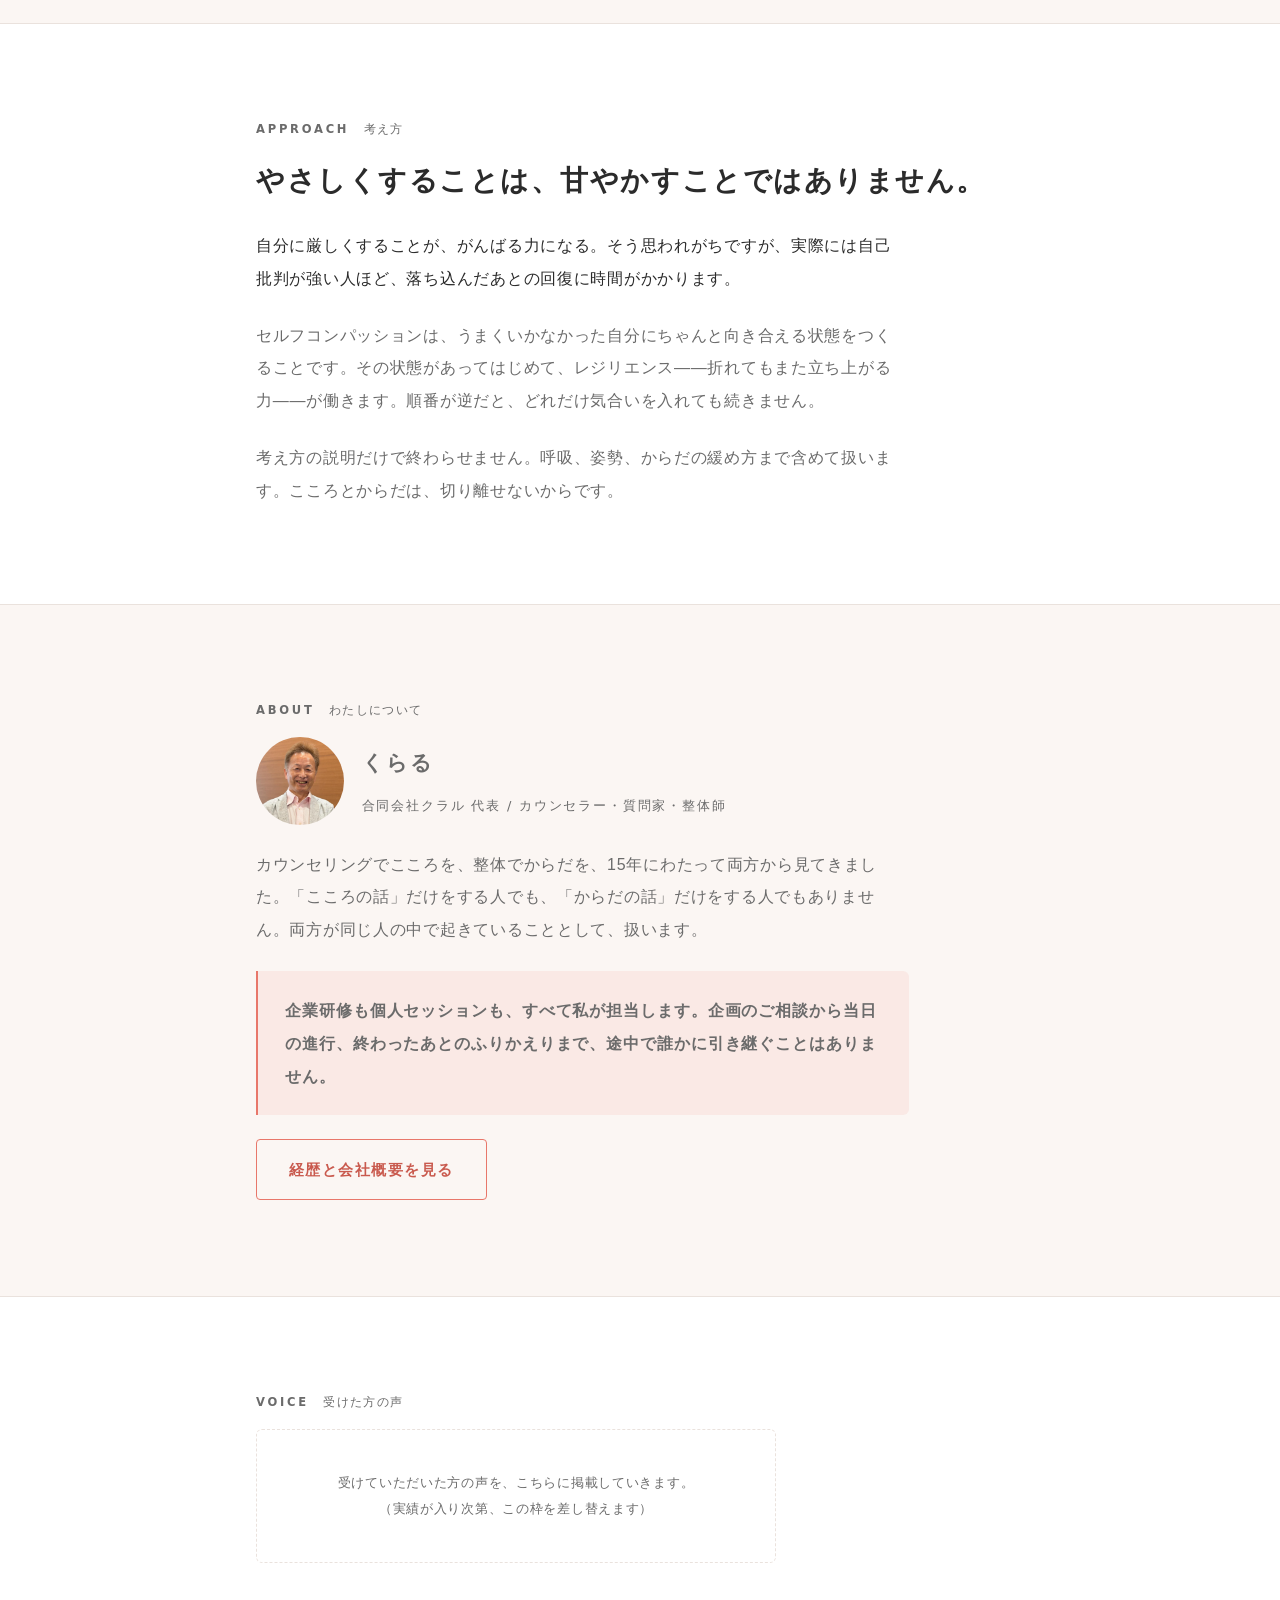
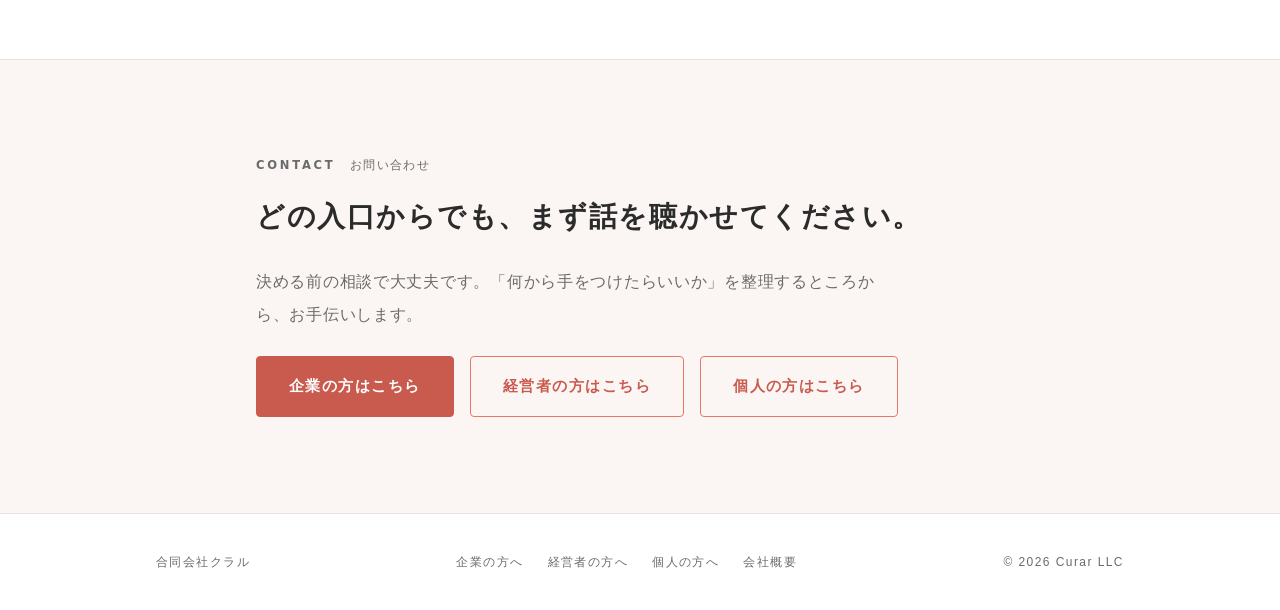
==== commit b742edc2: "見出しが言葉の途中で折り返さないように調整 Co-Authored-By: Claude Opus 5.5 <noreply@anthropic.com>" ====
--- a/index.html
+++ b/index.html
@@ -28,7 +28,7 @@
     <section class="shell hero">
       <div>
         <p class="eyebrow">合同会社クラル</p>
-        <h1>自分に厳しい人ほど、<br>先に折れてしまう。</h1>
+        <h1><span class="phrase">自分に厳しい人ほど、</span><br><span class="phrase">先に折れてしまう。</span></h1>
         <p class="hero-lead">がまんの量を増やすのではなく、戻り方を覚える。セルフコンパッションとレジリエンスを土台に、こころとからだの両方から関わります。</p>
         <p class="hero-breath">
           <span class="breath-circle" aria-hidden="true"></span>
--- a/style.css
+++ b/style.css
@@ -1005,3 +1005,6 @@
   color: var(--accent-ink);
   margin: 2.5rem 0 0.8rem;
 }
+
+/* 見出しを言葉の途中で折り返さない（1行に収まらないときだけ中で折り返す） */
+.phrase { display: inline-block; }
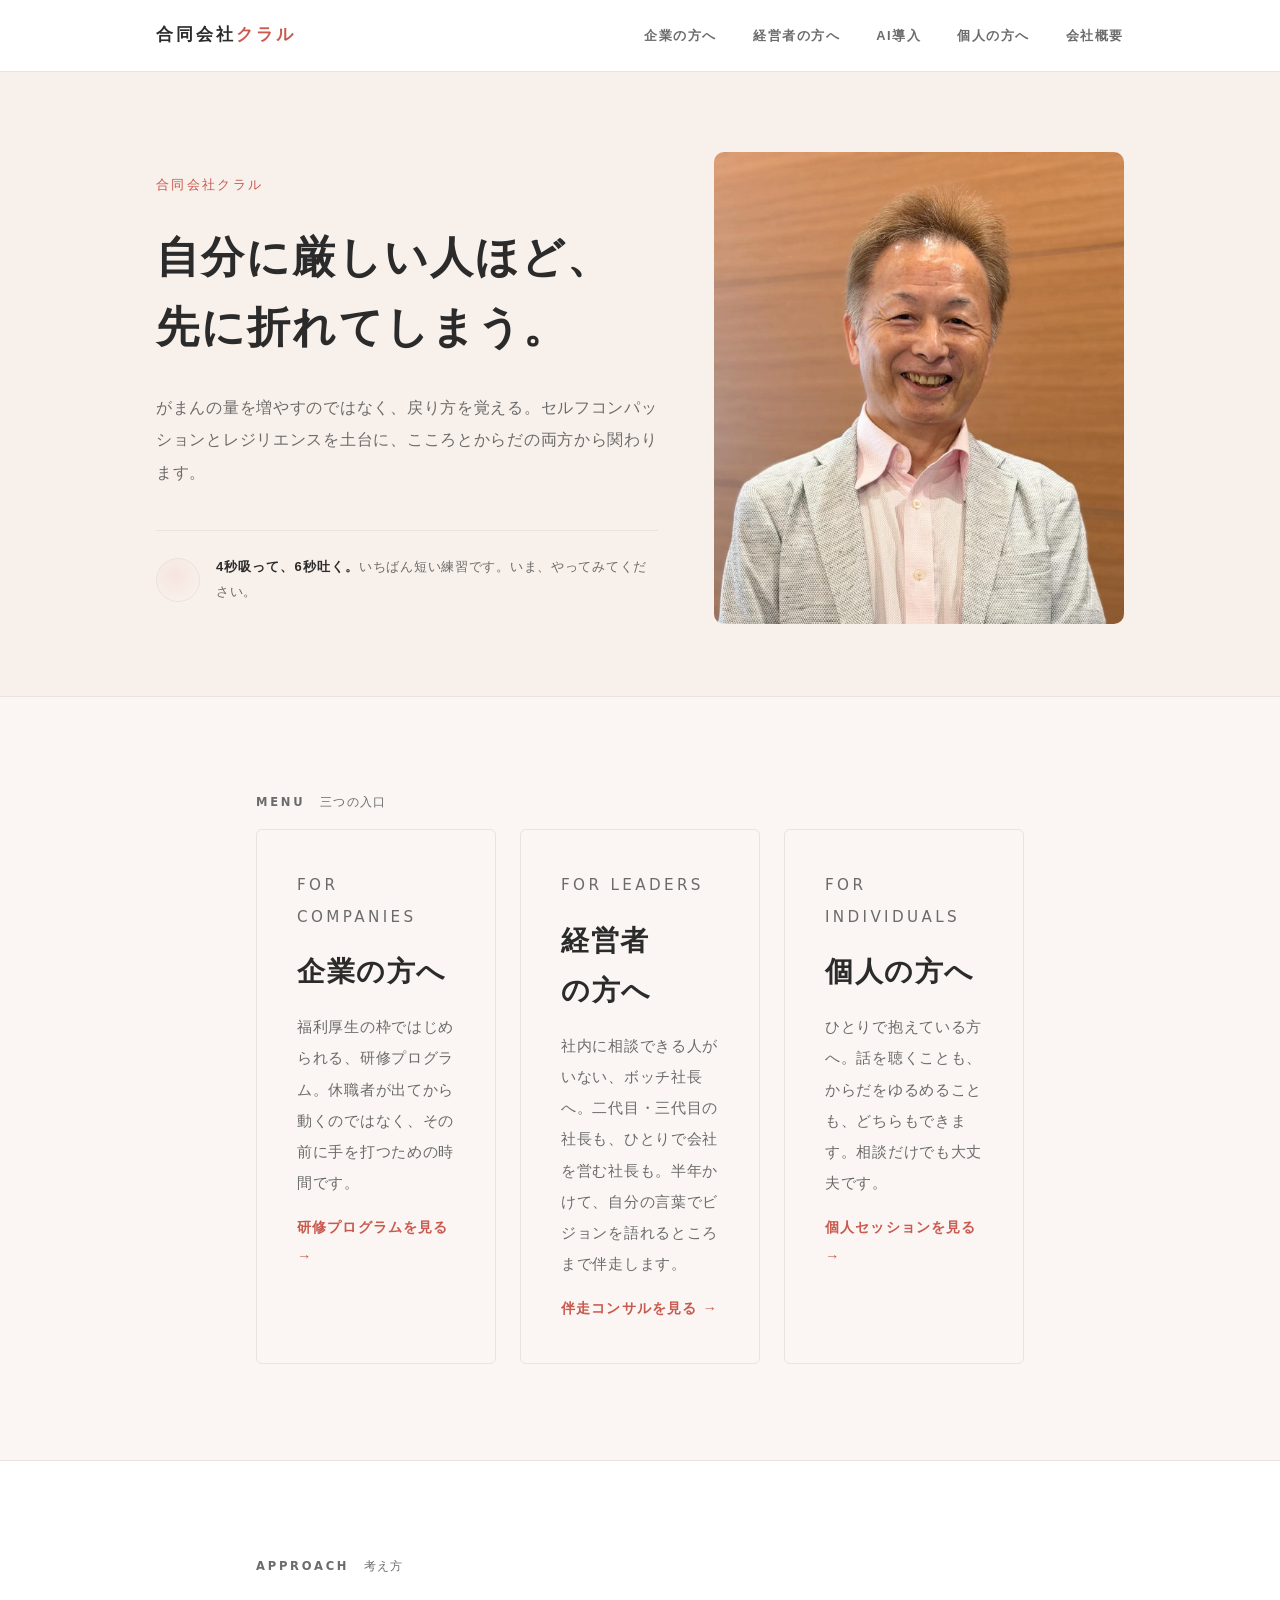
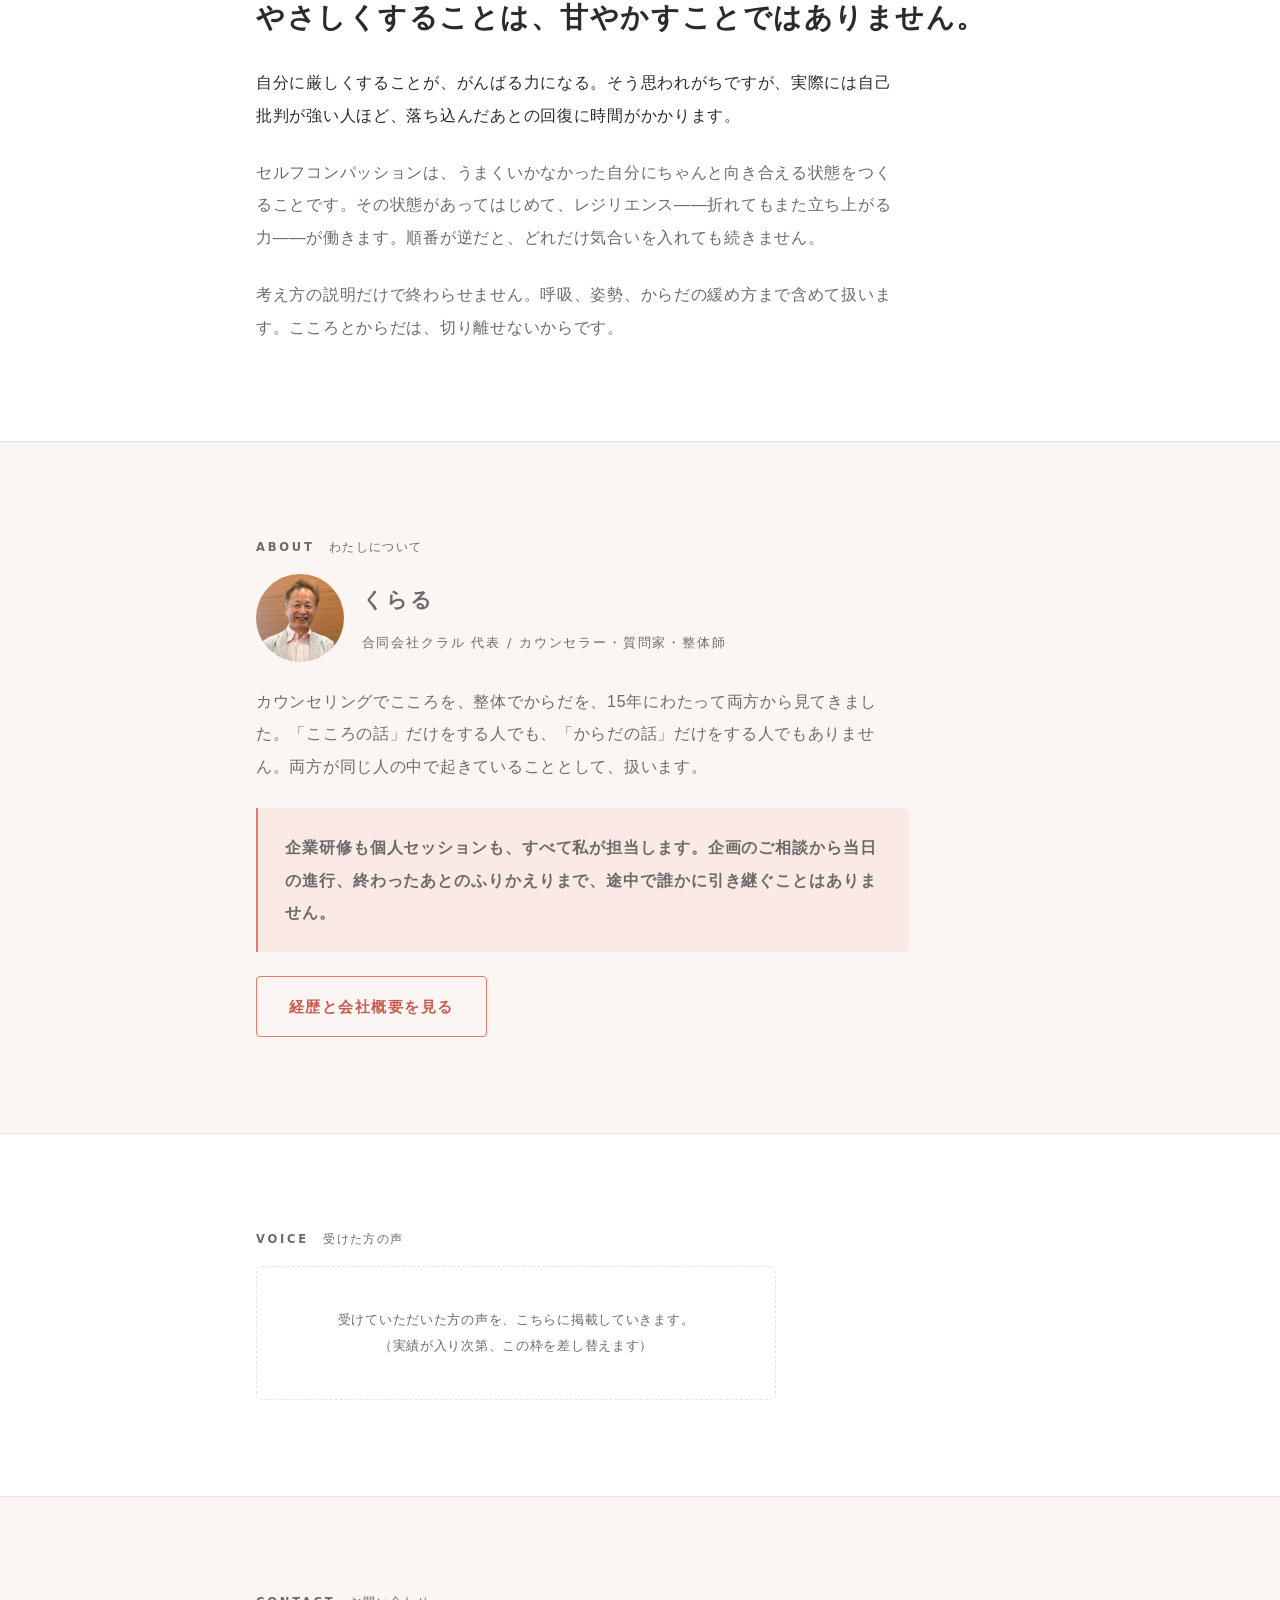
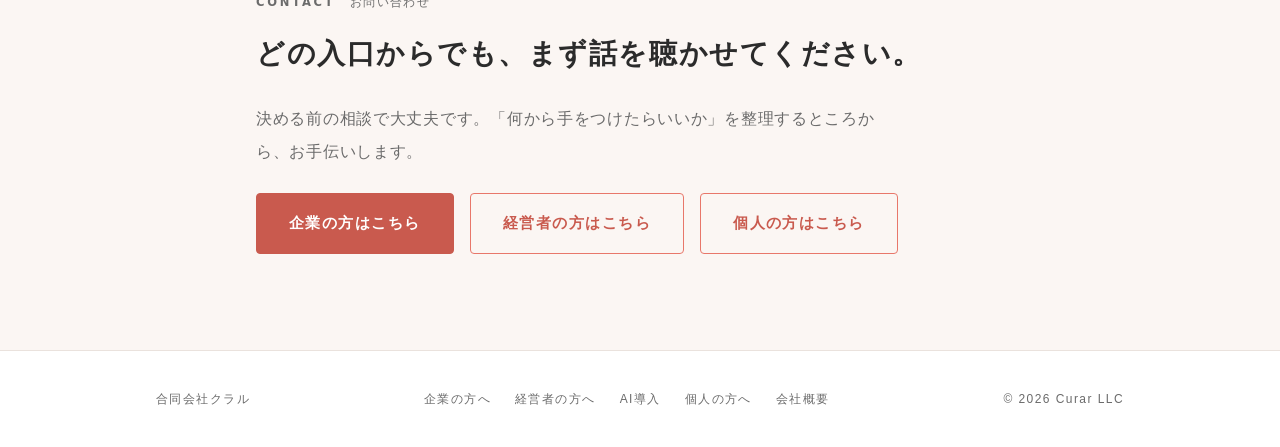
==== commit 2e33c49d: "AIエージェント立ち上げ伴走コンサルのページを追加 Co-Authored-By: Claude Opus 5.5 <noreply@anthropic.com>" ====
--- a/index.html
+++ b/index.html
@@ -15,6 +15,7 @@
     <nav class="topnav" aria-label="メインメニュー">
       <a href="program.html">企業の方へ</a>
       <a href="leader.html">経営者の方へ</a>
+      <a href="ai.html">AI導入</a>
       <a href="session.html">個人の方へ</a>
       <a href="company.html">会社概要</a>
     </nav>
@@ -141,6 +142,7 @@
     <nav class="foot-nav" aria-label="フッターメニュー">
       <a href="program.html">企業の方へ</a>
       <a href="leader.html">経営者の方へ</a>
+      <a href="ai.html">AI導入</a>
       <a href="session.html">個人の方へ</a>
       <a href="company.html">会社概要</a>
     </nav>
--- a/style.css
+++ b/style.css
@@ -187,7 +187,7 @@
 }
 
 @media (max-width: 620px) {
-  .topnav { gap: 1rem; font-size: 0.74rem; letter-spacing: 0.06em; }
+  .topnav { gap: 0.4rem 1rem; font-size: 0.74rem; letter-spacing: 0.06em; flex-wrap: wrap; }
   .topbar-inner { flex-direction: column; align-items: flex-start; gap: 0.85rem; }
 }
 
@@ -361,6 +361,11 @@
   letter-spacing: 0.05em;
   text-wrap: balance;
   margin: 0 0 1.85rem;
+}
+
+/* 2列のときは見出しの列が狭いので、1行に収まる大きさにする */
+@media (min-width: 900px) {
+  .hero h1 { font-size: clamp(1.95rem, 0.6rem + 2.6vw, 3.1rem); }
 }
 
 .hero-lead {
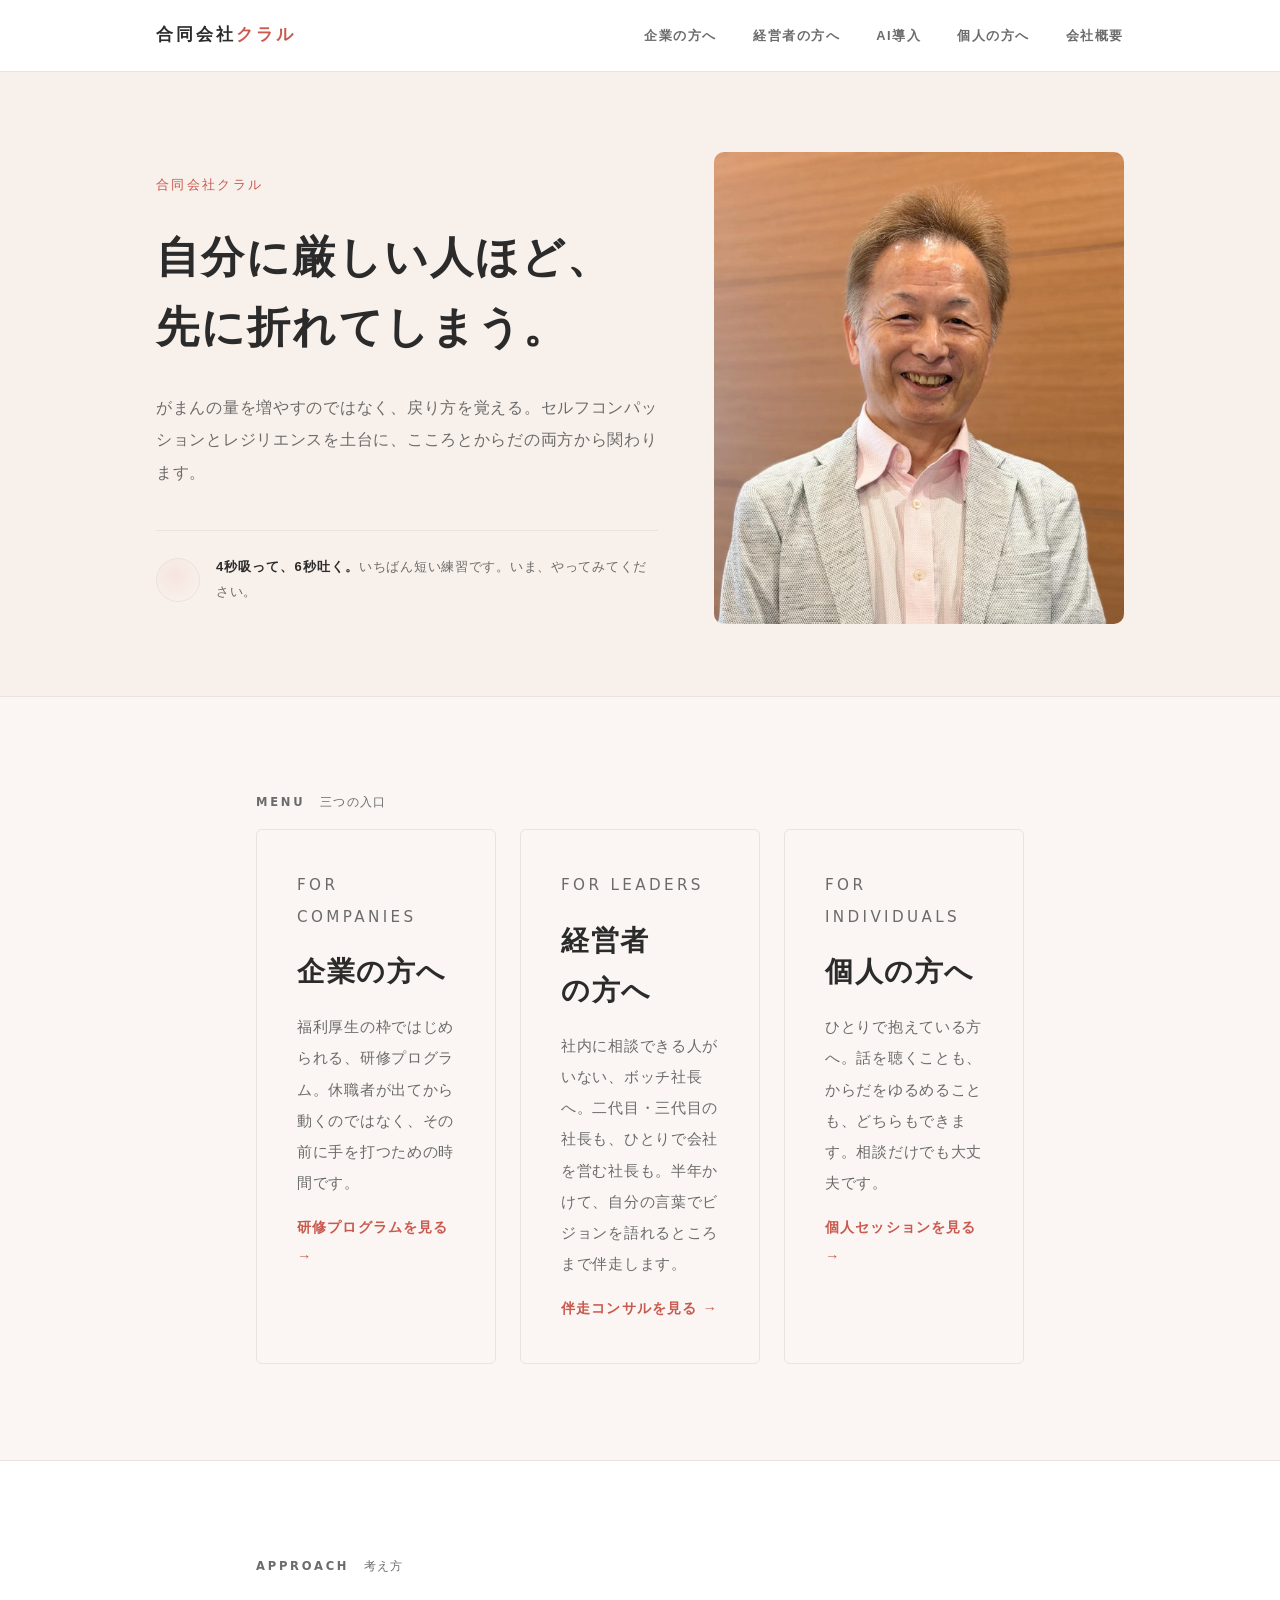
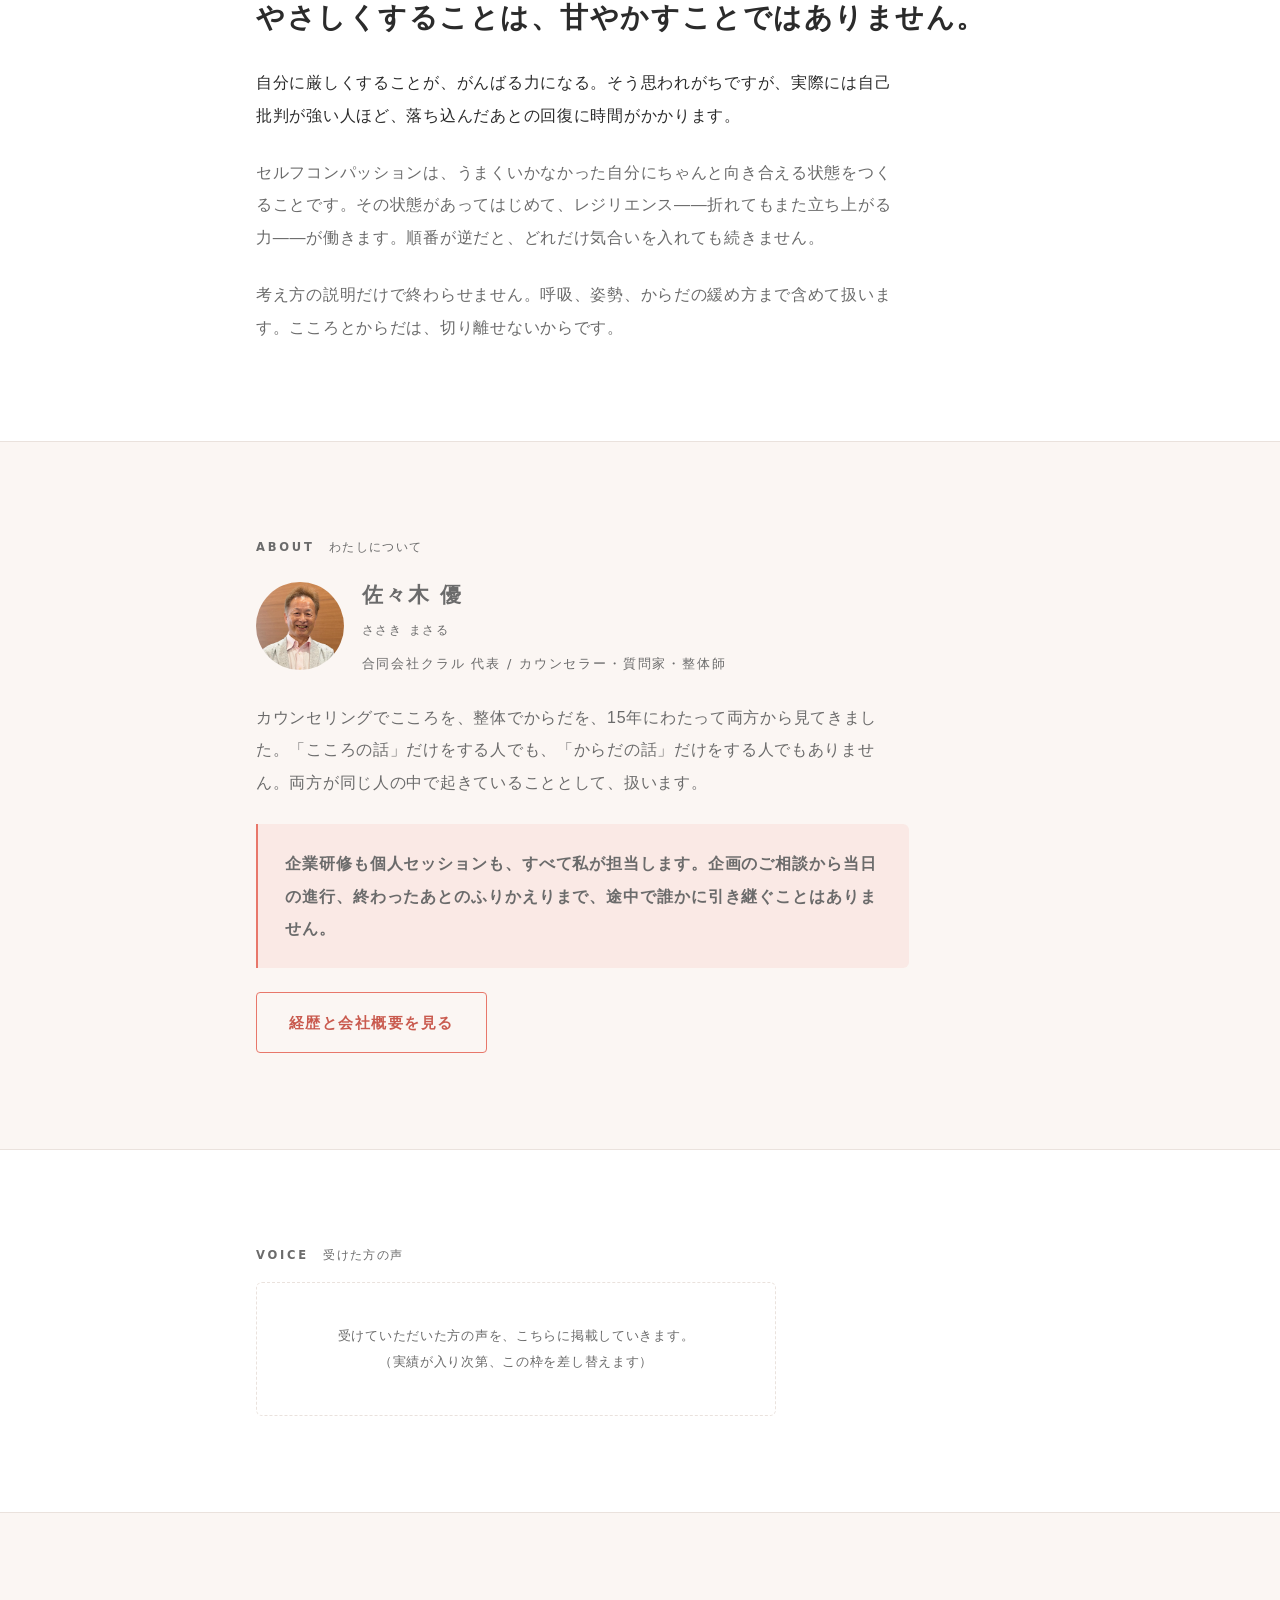
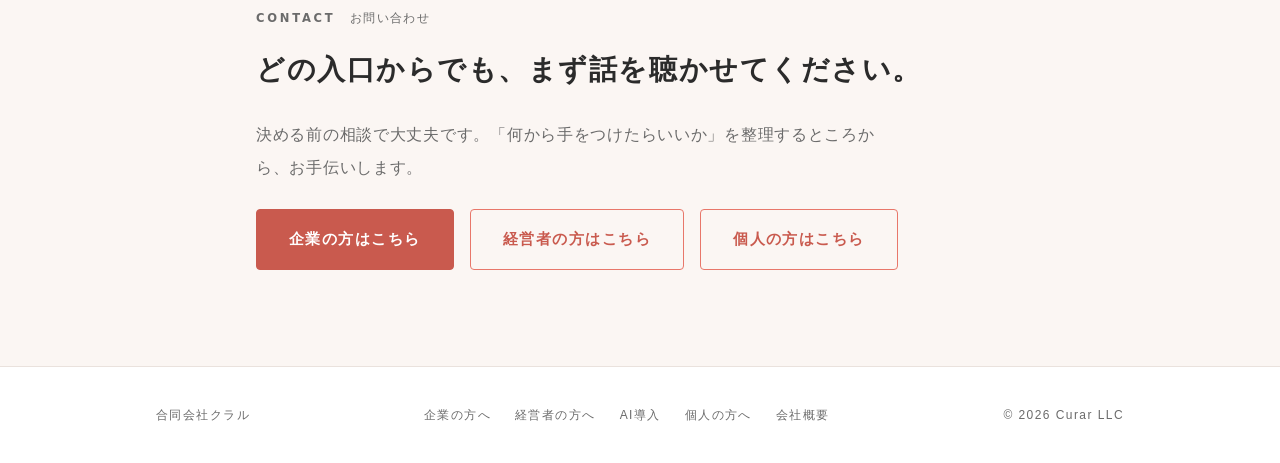
==== commit dae2d6d9: "代表者の表記を「くらる」から「佐々木 優」に変更 Co-Authored-By: Claude Opus 5.5 <noreply@anthropic.com>" ====
--- a/index.html
+++ b/index.html
@@ -37,7 +37,7 @@
         </p>
       </div>
       <figure class="hero-photo">
-        <img src="images/profile.jpg" alt="合同会社クラル 代表 くらる" width="1144" height="1308">
+        <img src="images/profile.jpg" alt="合同会社クラル 代表 佐々木 優" width="1144" height="1308">
       </figure>
     </section>
   </div>
@@ -92,7 +92,7 @@
         <div class="about-head">
           <img class="about-photo" src="images/profile.jpg" alt="" width="96" height="96">
           <div>
-            <p class="about-name">くらる</p>
+            <p class="about-name">佐々木 優<small>ささき まさる</small></p>
             <p class="about-role">合同会社クラル 代表 / カウンセラー・質問家・整体師</p>
           </div>
         </div>
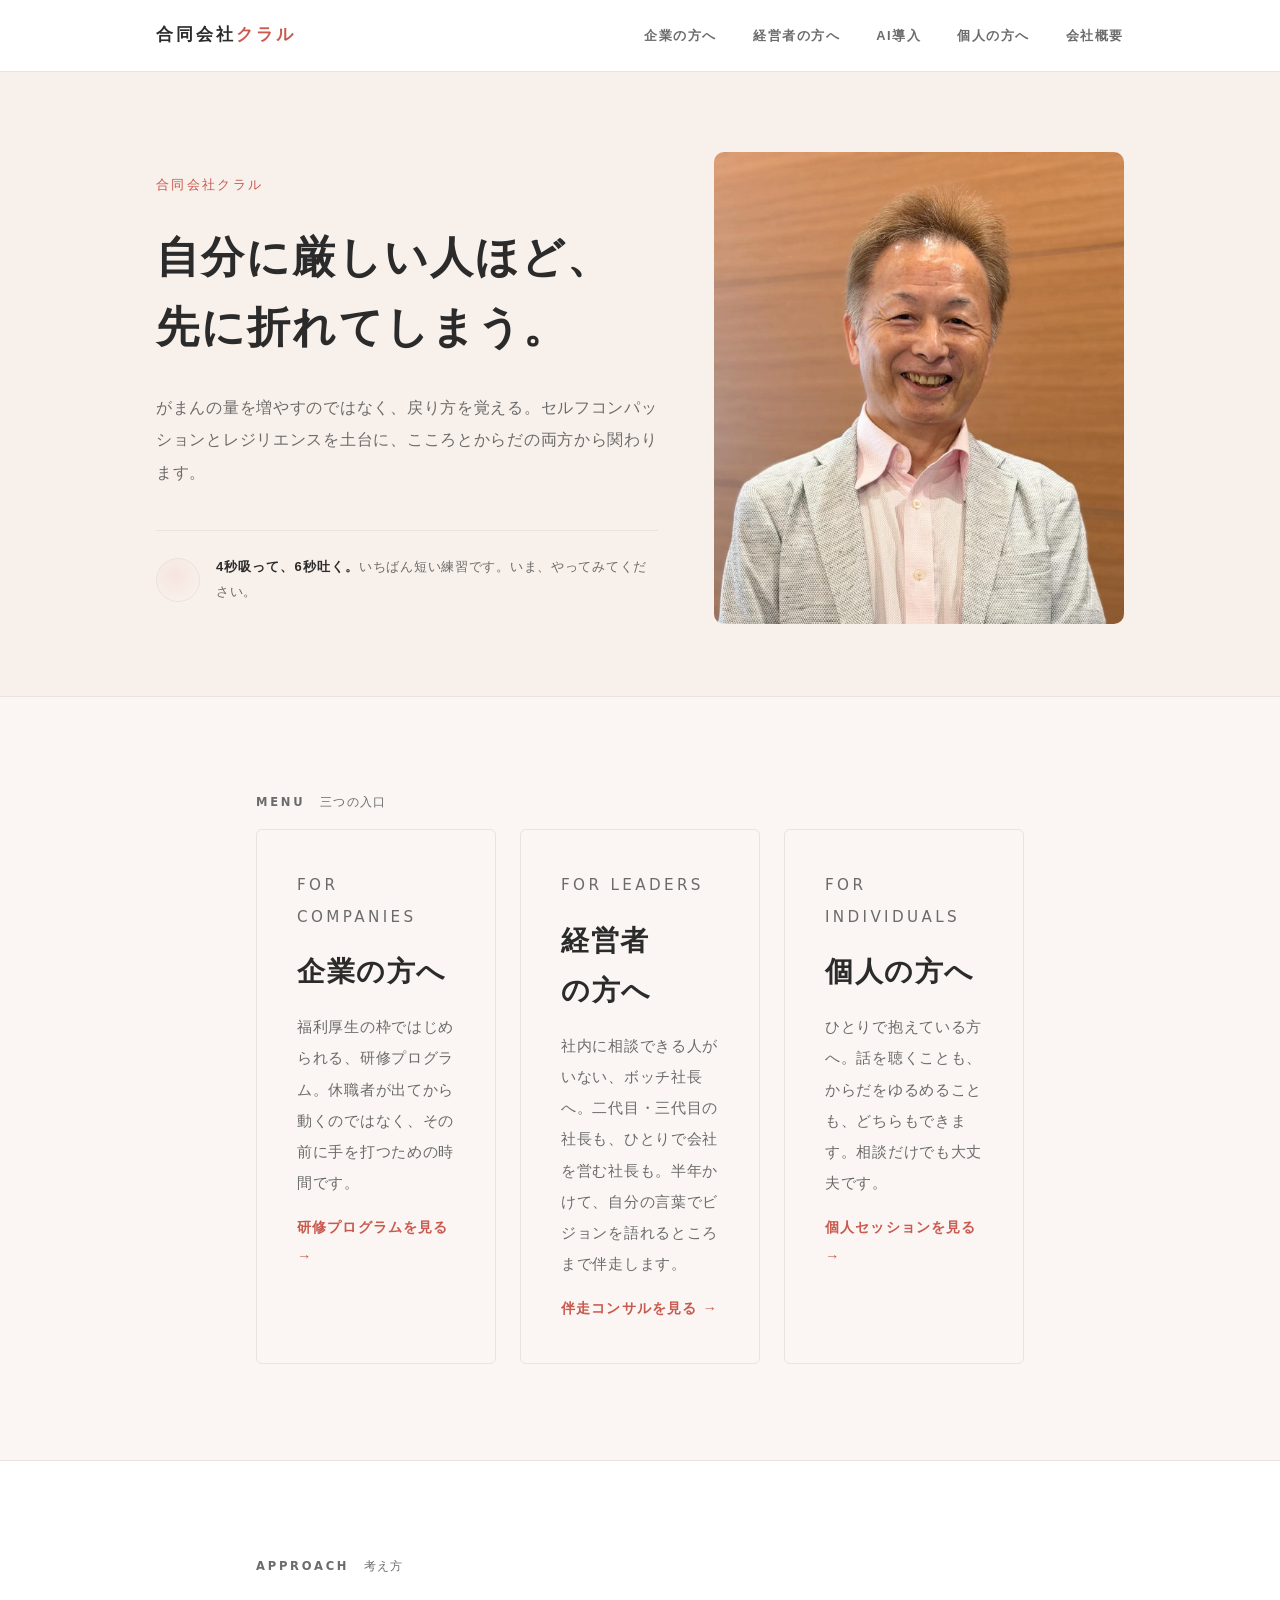
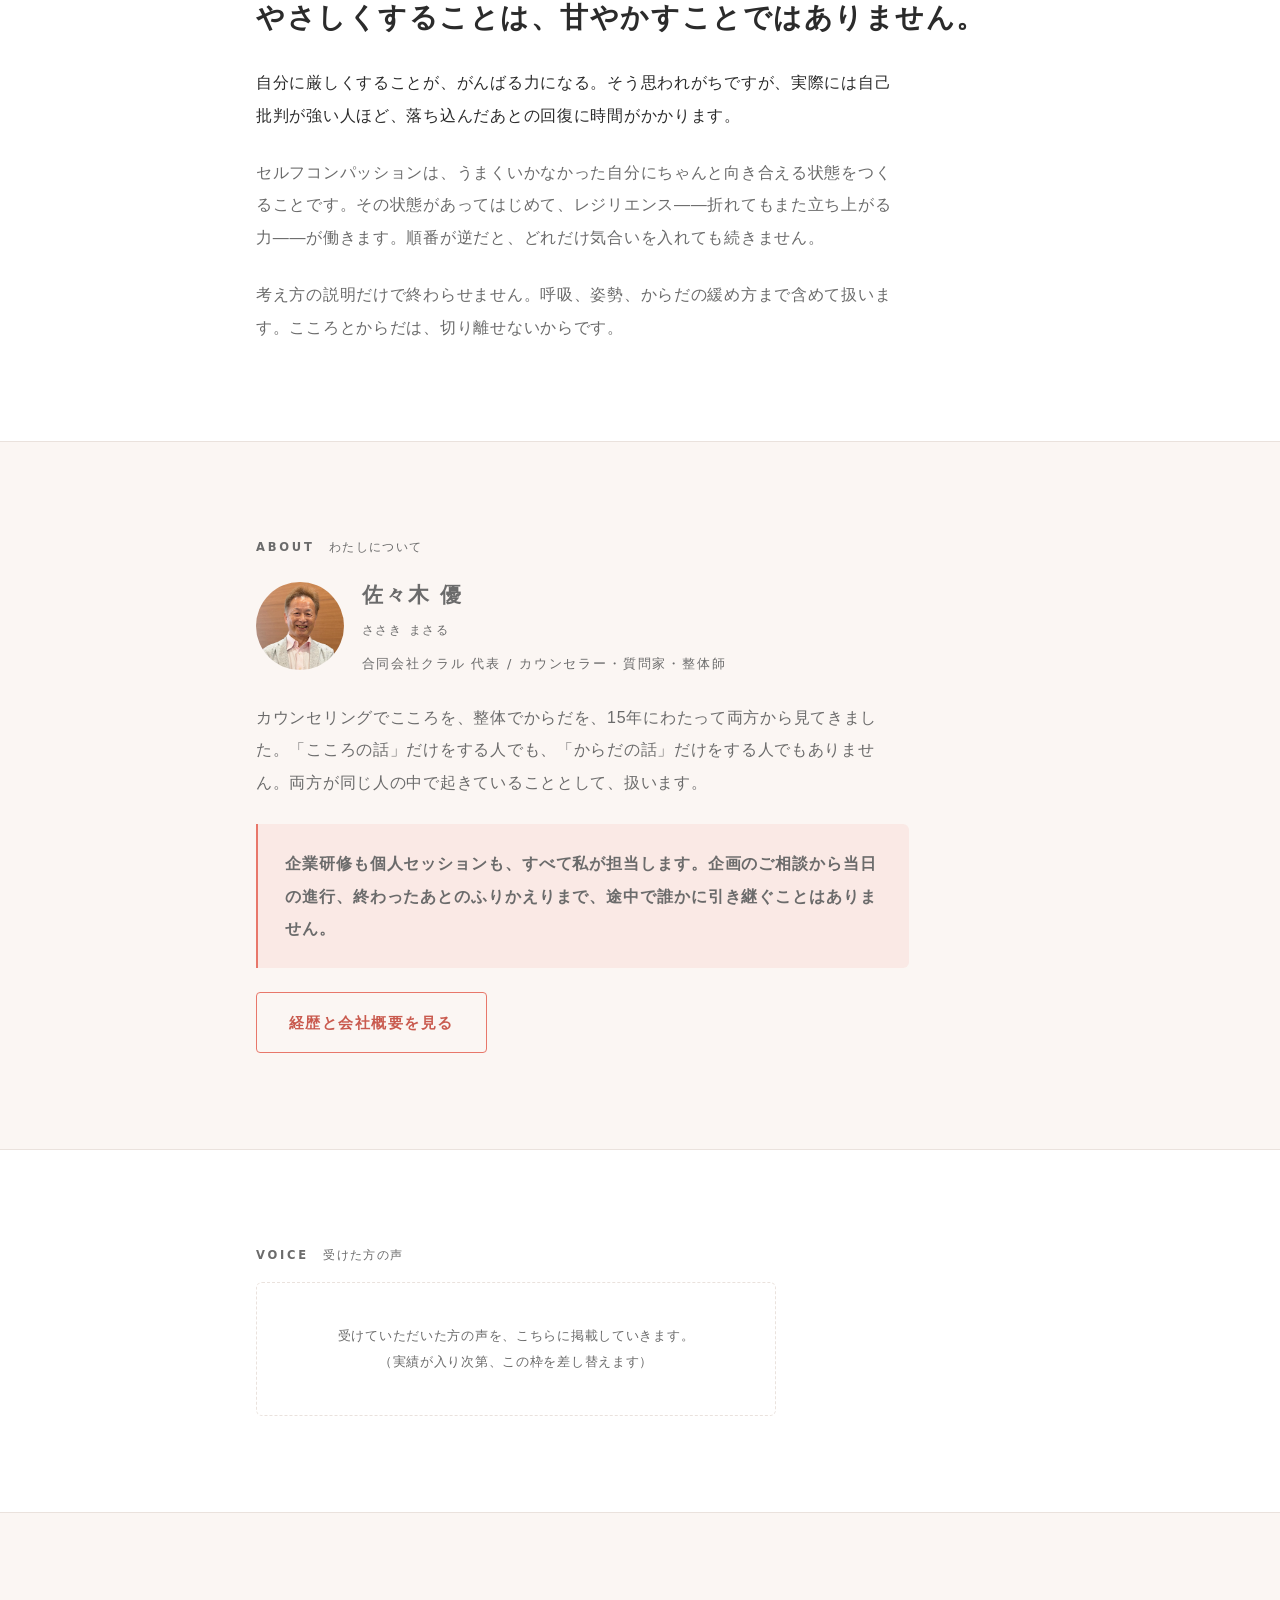
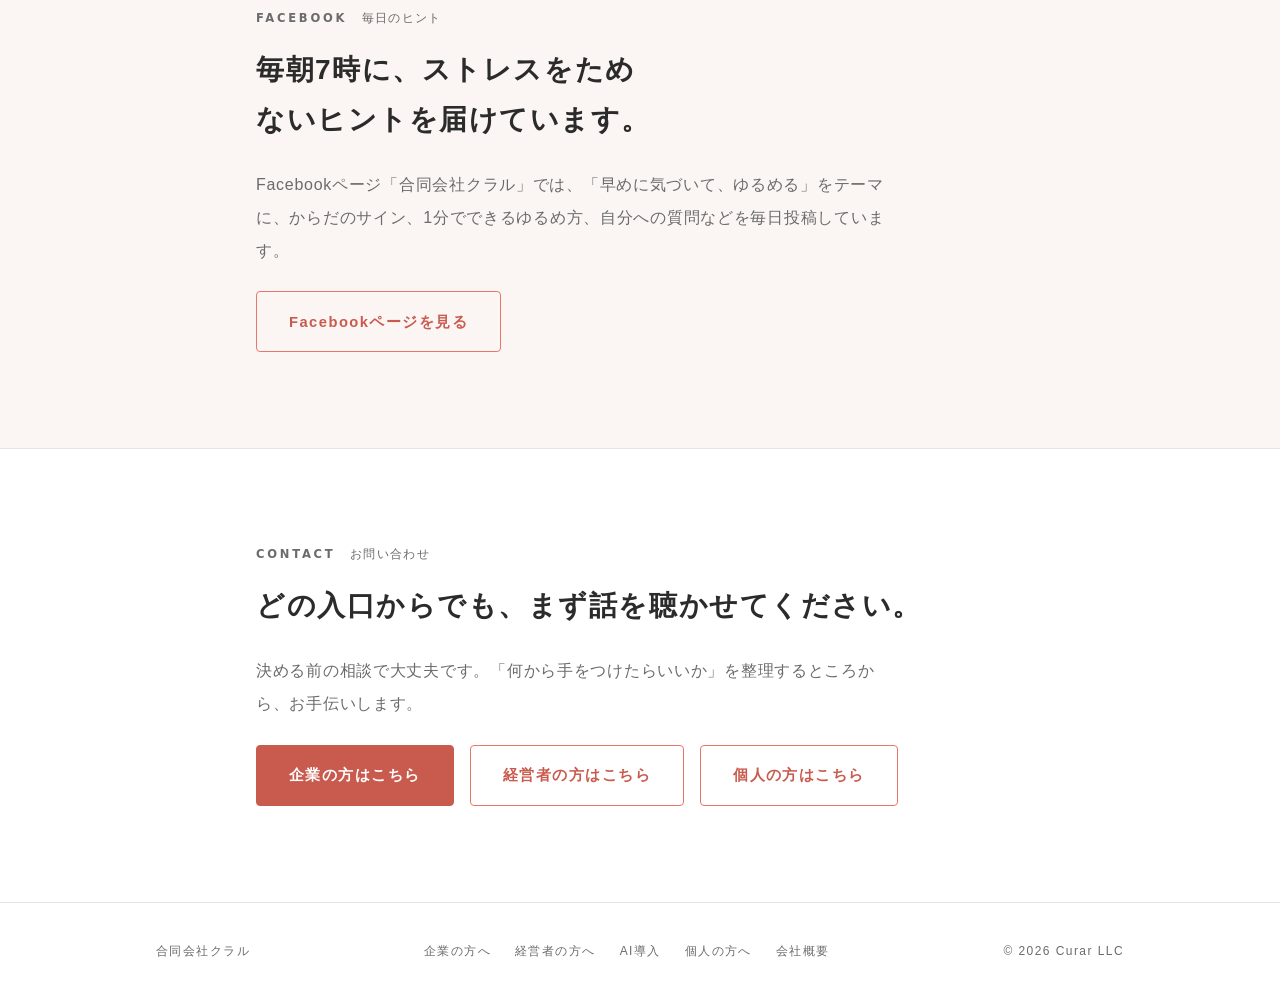
==== commit 171294e3: "トップにFacebookページの紹介を追加 Co-Authored-By: Claude Opus 5.5 <noreply@anthropic.com>" ====
--- a/index.html
+++ b/index.html
@@ -118,8 +118,22 @@
     </section>
   </div>
 
+  <!-- ===== Facebookページの紹介 ===== -->
+  <div class="band band-tint" id="facebook">
+    <section class="shell sec">
+      <p class="sec-label">Facebook<span>毎日のヒント</span></p>
+      <div class="sec-body">
+        <h2>毎朝7時に、ストレスをためないヒントを届けています。</h2>
+        <p>Facebookページ「合同会社クラル」では、「早めに気づいて、ゆるめる」をテーマに、からだのサイン、1分でできるゆるめ方、自分への質問などを毎日投稿しています。</p>
+        <div class="cta-row">
+          <a class="btn btn-line" href="https://www.facebook.com/curar.nagano/" target="_blank" rel="noopener">Facebookページを見る</a>
+        </div>
+      </div>
+    </section>
+  </div>
+
   <!-- ===== 入口へ戻す ===== -->
-  <div class="band band-tint" id="contact">
+  <div class="band" id="contact">
     <section class="shell sec">
       <p class="sec-label">Contact<span>お問い合わせ</span></p>
       <div class="sec-body">
--- a/style.css
+++ b/style.css
@@ -1013,3 +1013,138 @@
 
 /* 見出しを言葉の途中で折り返さない（1行に収まらないときだけ中で折り返す） */
 .phrase { display: inline-block; }
+
+/* ---------- おすすめセッション診断（shindan.js） ---------- */
+
+.shindan { scroll-margin-top: 6rem; }
+
+.shindan-card {
+  display: grid;
+  gap: 1.1rem;
+  justify-items: start;
+  max-width: 44rem;
+  padding: clamp(1.5rem, 4vw, 2.5rem);
+  background: var(--ground);
+  border: 1px solid var(--rule);
+  border-radius: 6px;
+}
+
+.band-tint .shindan-card { background: var(--ground); }
+
+.shindan-card > * { margin: 0; }
+
+.shindan-progress {
+  width: 100%;
+  height: 4px;
+  background: var(--rule);
+  border-radius: 2px;
+  overflow: hidden;
+}
+
+.shindan-progress span {
+  display: block;
+  height: 100%;
+  background: var(--accent);
+  transition: width 0.3s;
+}
+
+.shindan-step,
+.shindan-label {
+  font-family: var(--font-util);
+  font-size: var(--step-small);
+  letter-spacing: 0.14em;
+  color: var(--accent-ink);
+}
+
+.shindan-q,
+.shindan-type {
+  font-family: var(--font-display);
+  font-size: var(--step-h2);
+  font-weight: 700;
+  line-height: 1.7;
+  letter-spacing: 0.06em;
+  outline: none;
+}
+
+.shindan-type { color: var(--accent-ink); }
+
+.shindan-choices {
+  list-style: none;
+  padding: 0;
+  width: 100%;
+  display: grid;
+  gap: 0.7rem;
+}
+
+.shindan-choice {
+  width: 100%;
+  text-align: left;
+  font: inherit;
+  color: var(--ink);
+  line-height: 1.8;
+  padding: 0.95rem 1.2rem;
+  background: var(--surface);
+  border: 1px solid var(--rule);
+  border-radius: 6px;
+  cursor: pointer;
+  transition: border-color 0.2s, background-color 0.2s;
+}
+
+.shindan-choice:hover { border-color: var(--accent); background: var(--accent-wash); }
+
+.shindan-choice:focus-visible,
+.shindan-back:focus-visible {
+  outline: 2px solid var(--accent);
+  outline-offset: 3px;
+}
+
+.shindan-back {
+  font: inherit;
+  font-size: var(--step-small);
+  color: var(--ink-soft);
+  background: none;
+  border: 0;
+  padding: 0;
+  cursor: pointer;
+}
+
+.shindan-back:hover { color: var(--ink); }
+
+.shindan-card .shindan-note { font-size: 0.92rem; color: var(--ink-soft); }
+
+.shindan-sessions { display: grid; gap: 0.8rem; width: 100%; }
+
+.shindan-session {
+  padding: 1rem 1.2rem;
+  border-left: 3px solid var(--accent);
+  background: var(--surface);
+  border-radius: 0 6px 6px 0;
+}
+
+.shindan-session h4 {
+  font-family: var(--font-display);
+  font-size: var(--step-h3);
+  font-weight: 700;
+  letter-spacing: 0.06em;
+  margin: 0;
+}
+
+.shindan-session .prog-meta { margin: 0.2rem 0 0; }
+
+.shindan-order {
+  display: inline-block;
+  font-size: var(--step-small);
+  font-weight: 700;
+  color: var(--accent-ink);
+}
+
+.shindan-card .btn { cursor: pointer; }
+
+.shindan-caution {
+  font-size: var(--step-small);
+  color: var(--ink-soft);
+  line-height: 1.9;
+  padding-top: 1rem;
+  border-top: 1px solid var(--rule);
+  width: 100%;
+}
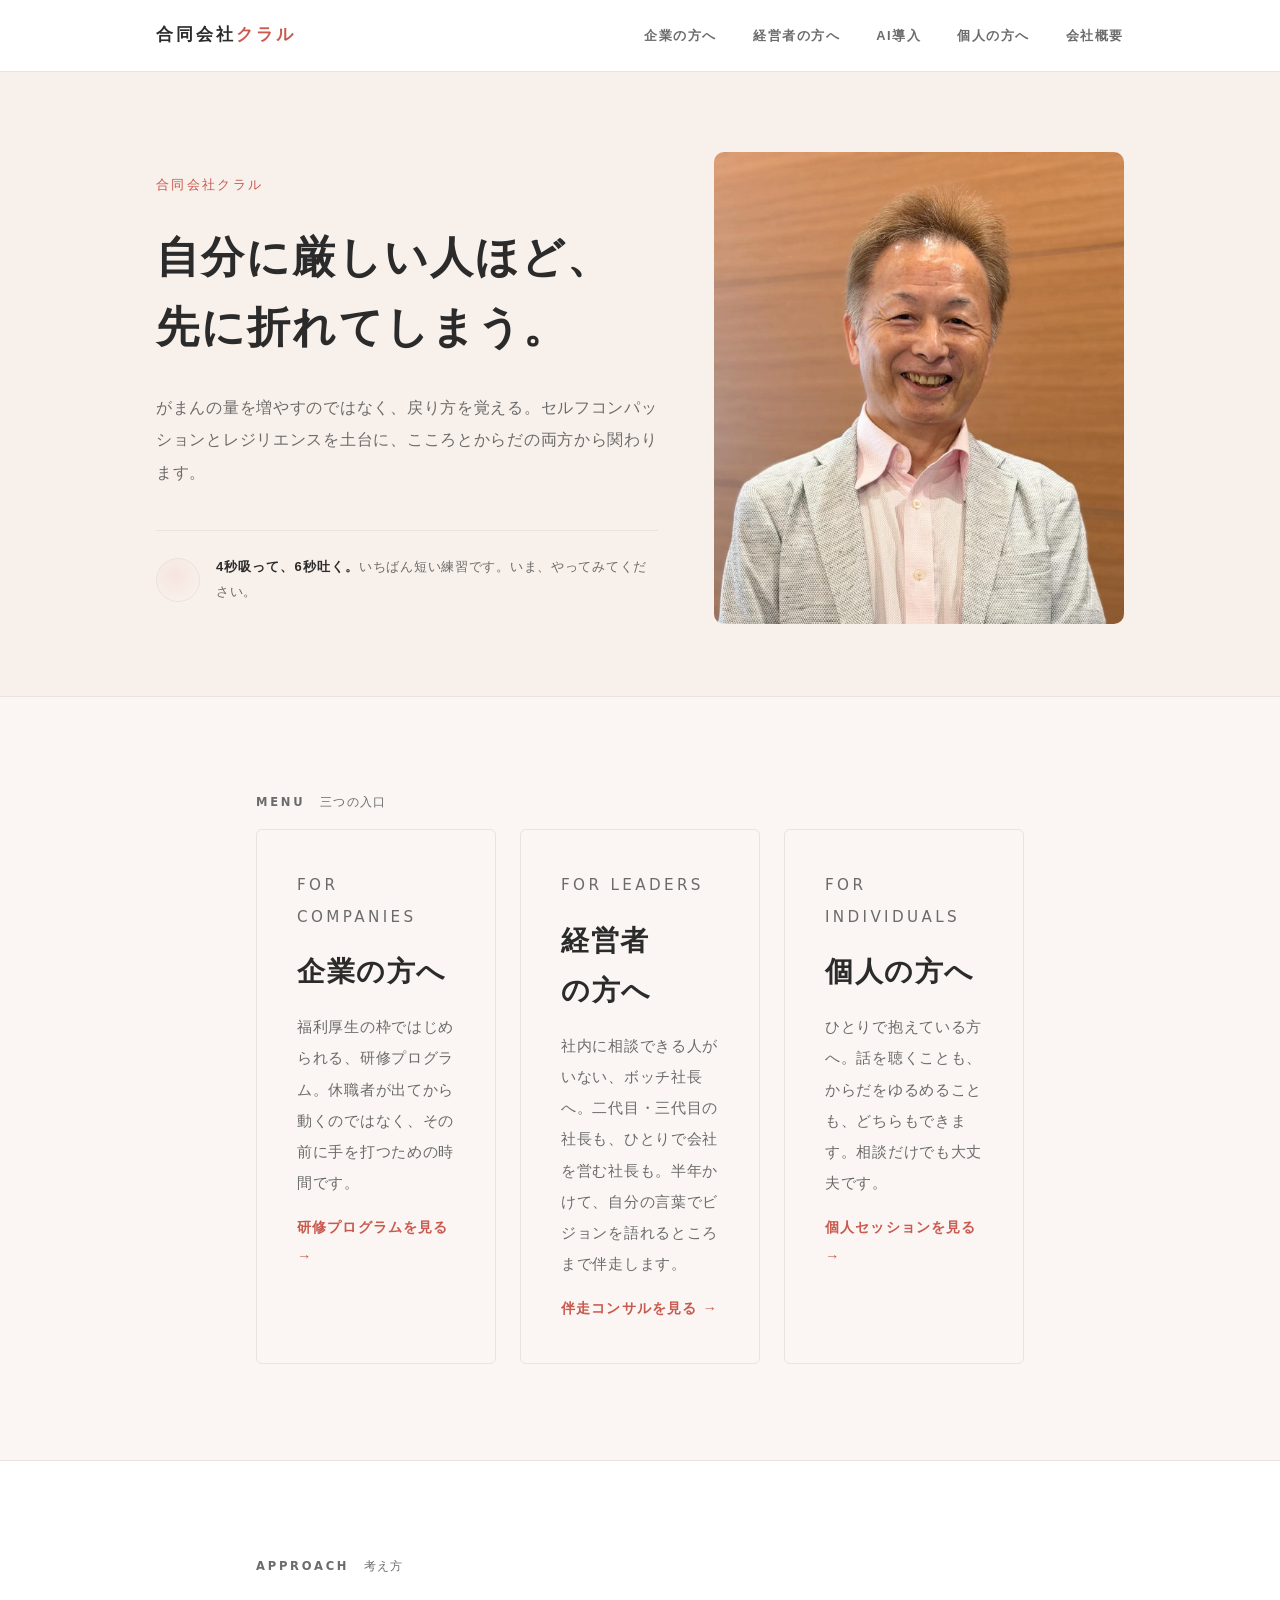
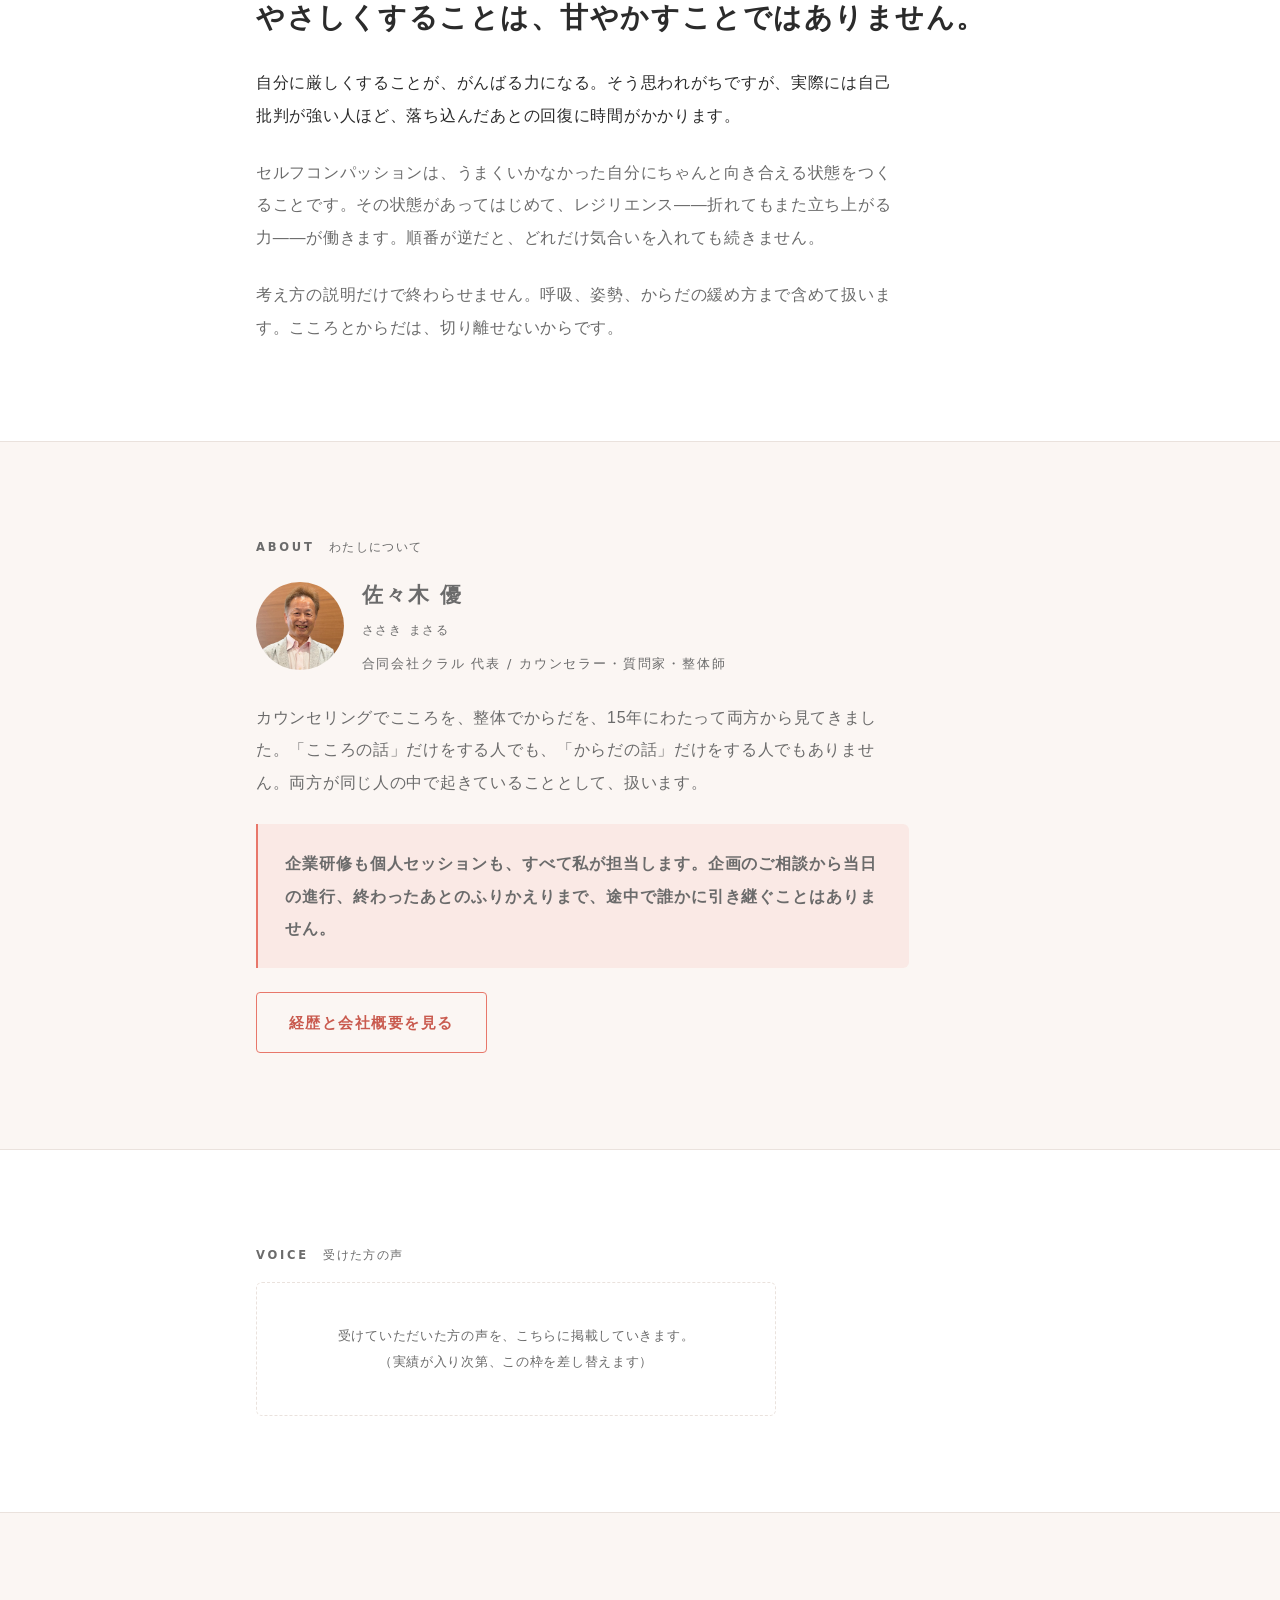
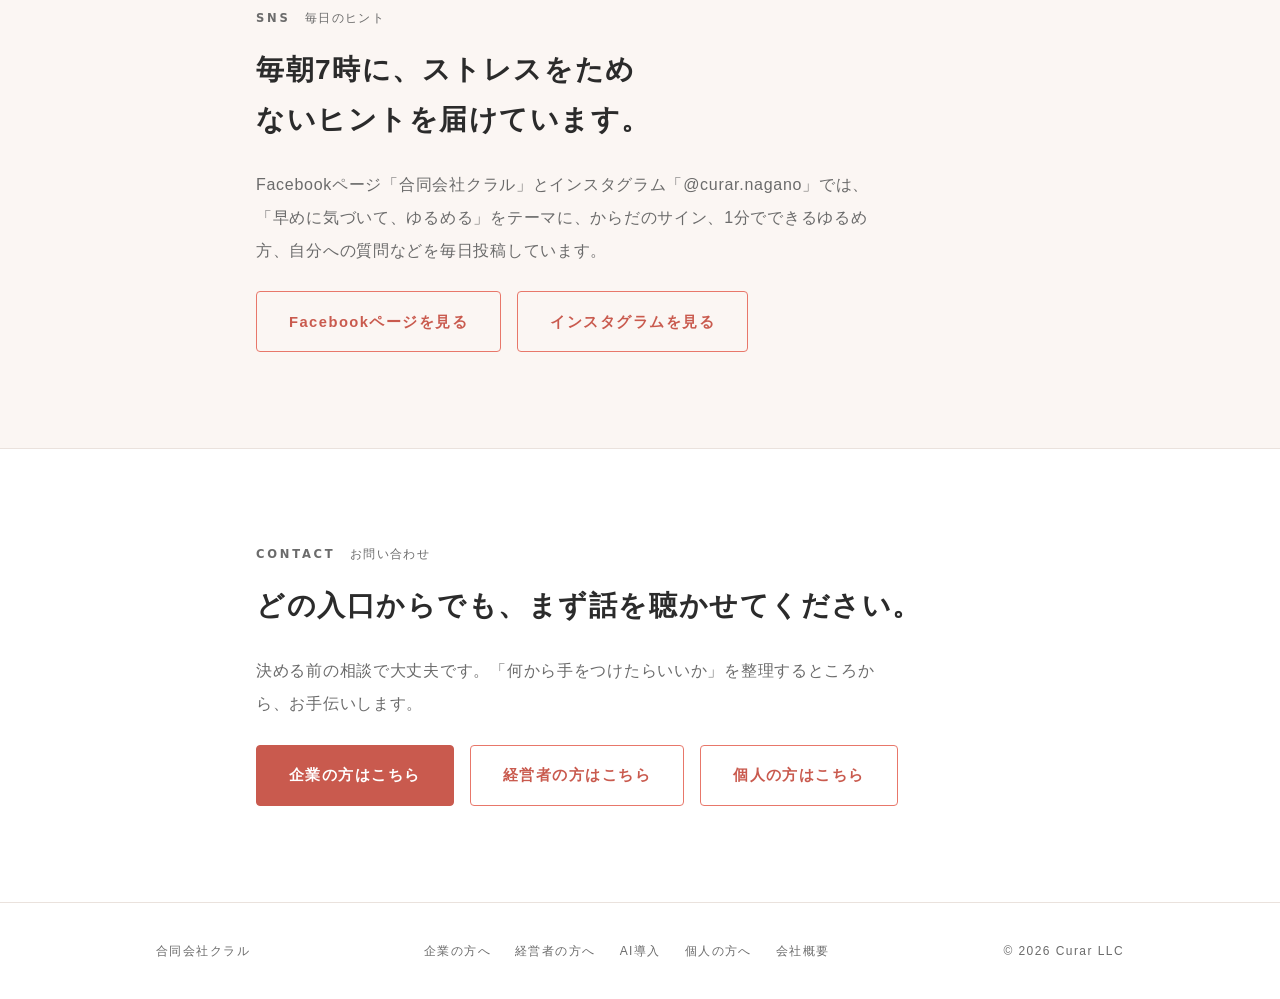
==== commit fed378e3: "トップのSNS紹介にインスタグラムを追加 Co-Authored-By: Claude Opus 5.5 <noreply@anthropic.com>" ====
--- a/index.html
+++ b/index.html
@@ -118,15 +118,16 @@
     </section>
   </div>
 
-  <!-- ===== Facebookページの紹介 ===== -->
-  <div class="band band-tint" id="facebook">
+  <!-- ===== Facebookページ・インスタグラムの紹介 ===== -->
+  <div class="band band-tint" id="sns">
     <section class="shell sec">
-      <p class="sec-label">Facebook<span>毎日のヒント</span></p>
+      <p class="sec-label">SNS<span>毎日のヒント</span></p>
       <div class="sec-body">
         <h2>毎朝7時に、ストレスをためないヒントを届けています。</h2>
-        <p>Facebookページ「合同会社クラル」では、「早めに気づいて、ゆるめる」をテーマに、からだのサイン、1分でできるゆるめ方、自分への質問などを毎日投稿しています。</p>
+        <p>Facebookページ「合同会社クラル」とインスタグラム「@curar.nagano」では、「早めに気づいて、ゆるめる」をテーマに、からだのサイン、1分でできるゆるめ方、自分への質問などを毎日投稿しています。</p>
         <div class="cta-row">
           <a class="btn btn-line" href="https://www.facebook.com/curar.nagano/" target="_blank" rel="noopener">Facebookページを見る</a>
+          <a class="btn btn-line" href="https://www.instagram.com/curar.nagano/" target="_blank" rel="noopener">インスタグラムを見る</a>
         </div>
       </div>
     </section>
